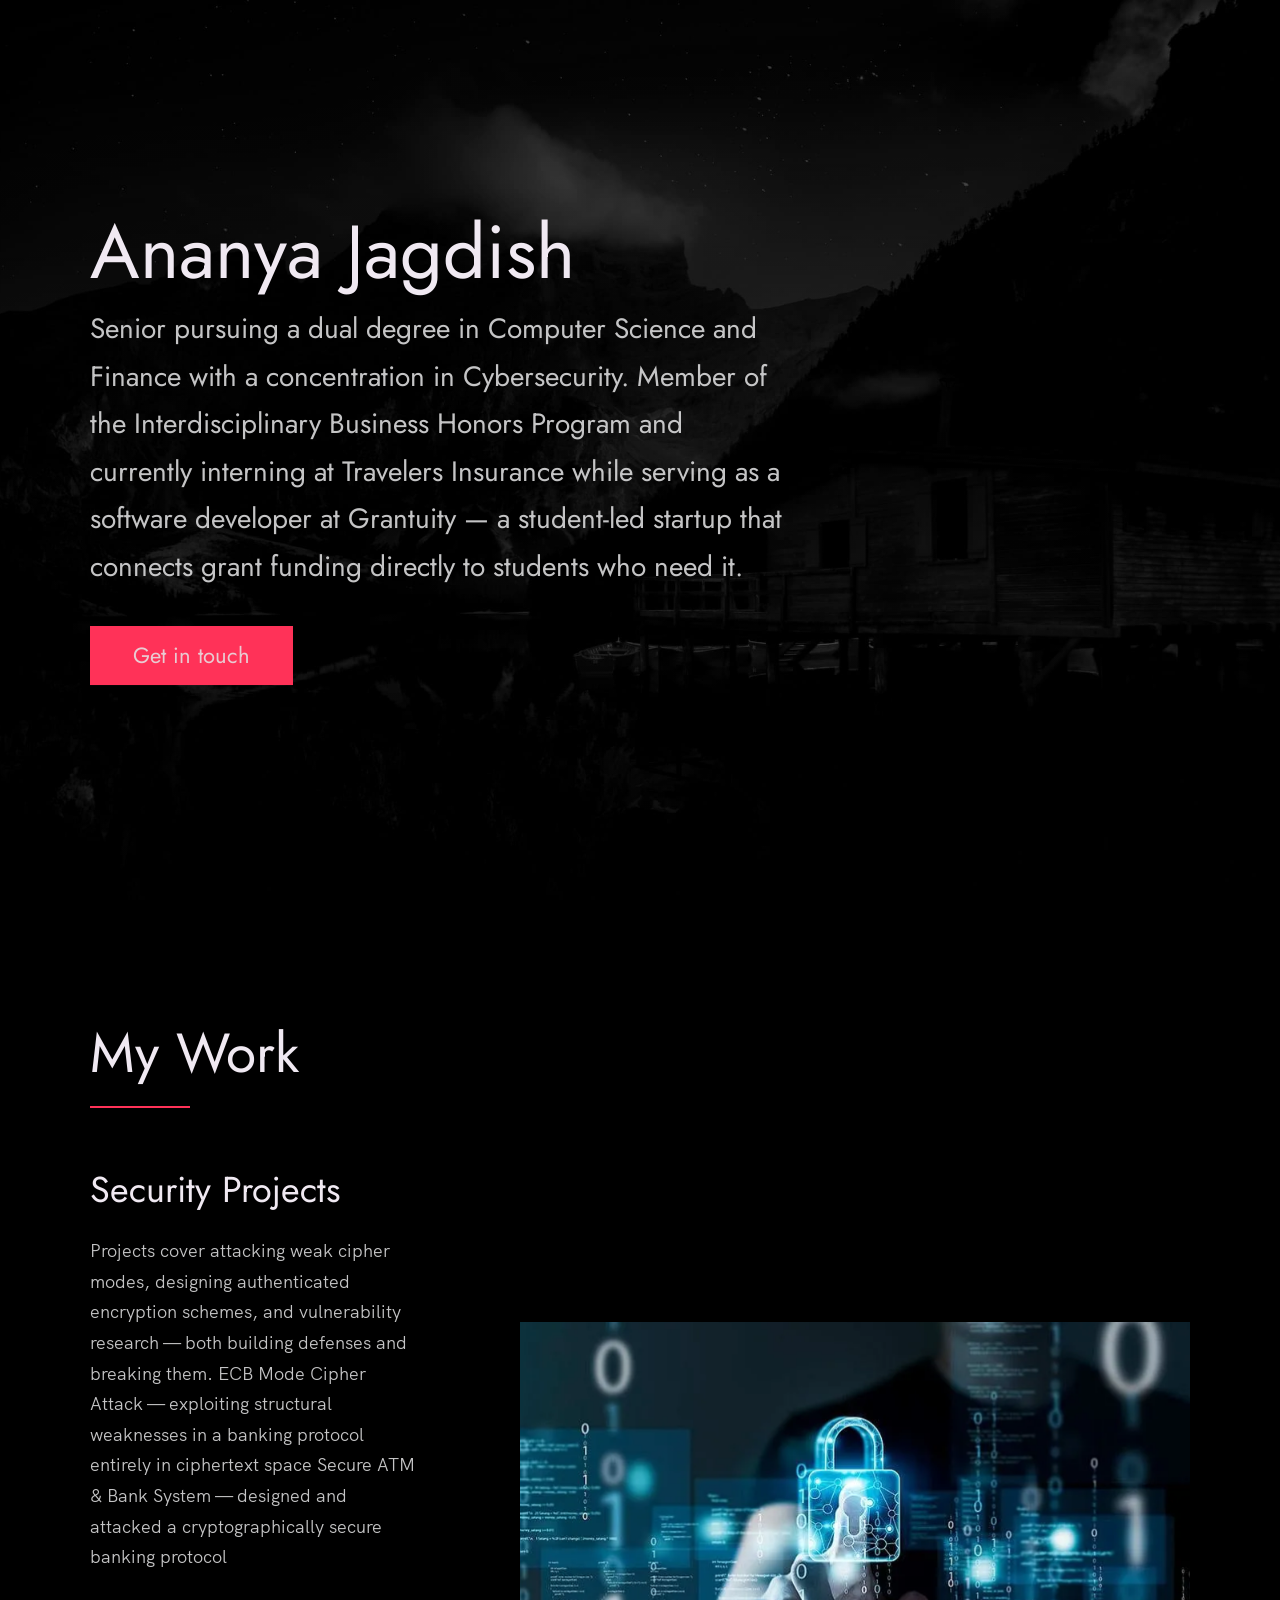
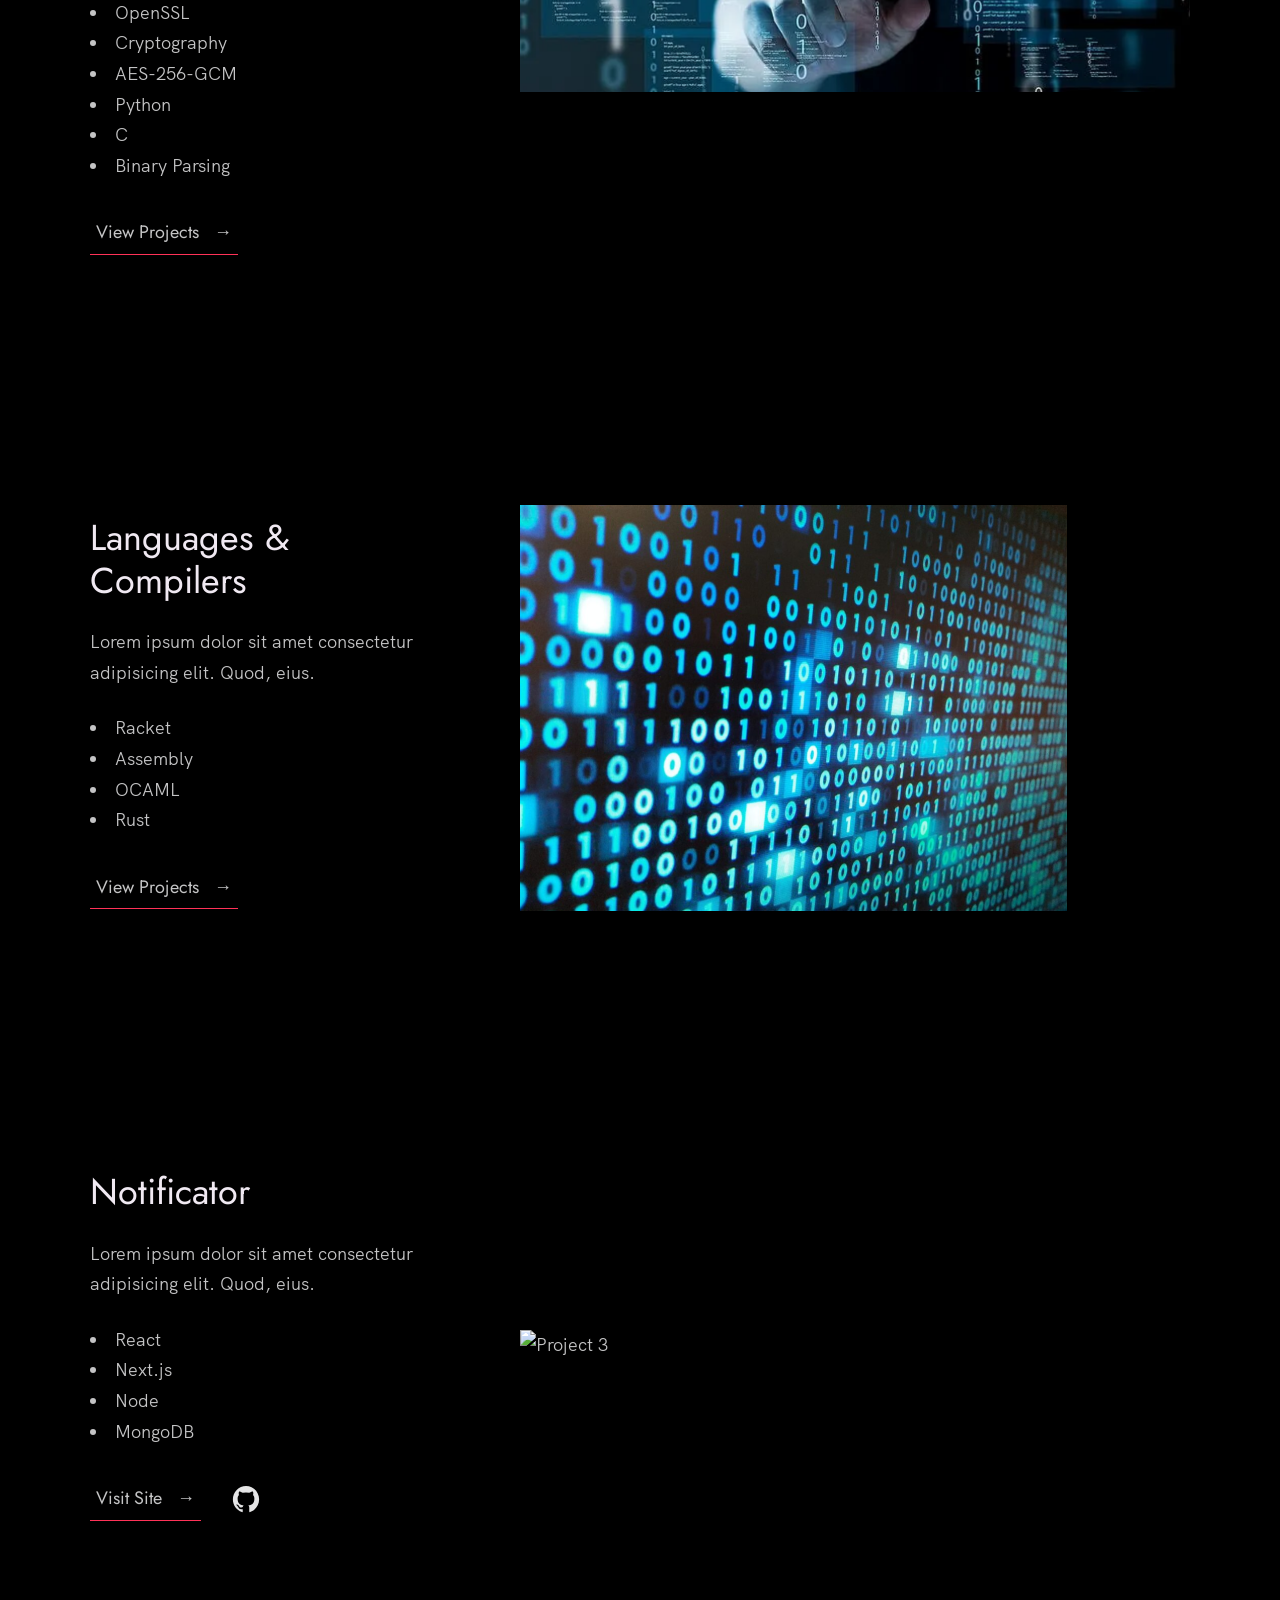
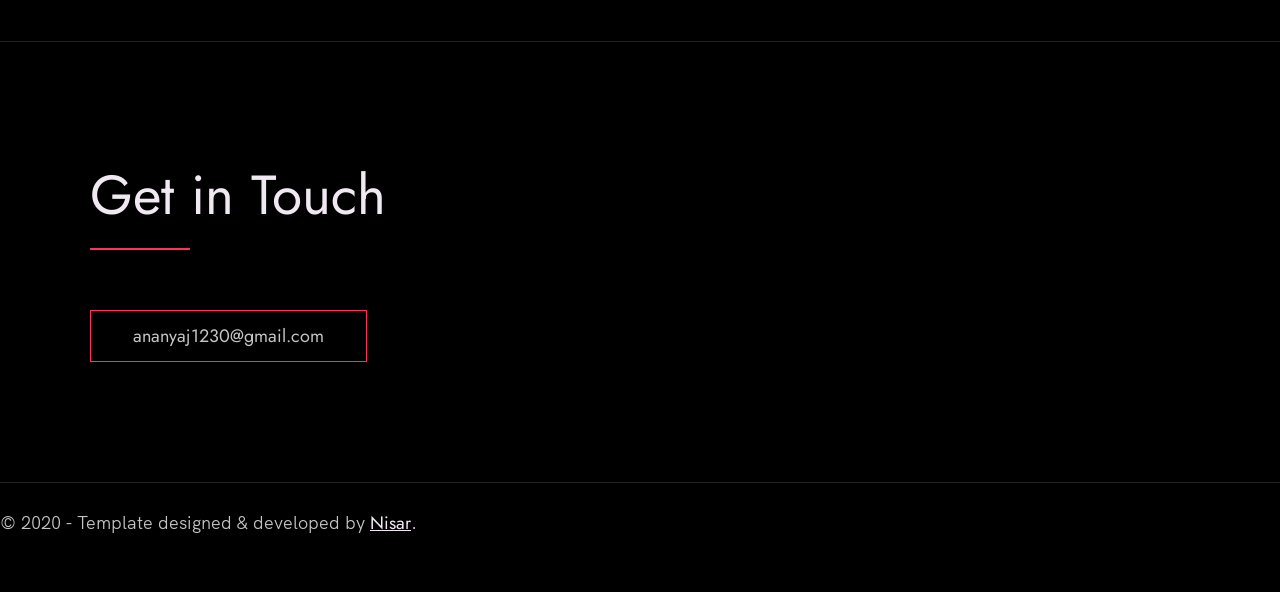
==== index.html @ 7f66d709 "mm4" ====
<!-- 
  Hello 😊.

  This template is designed and developed by Nisar Hassan Naqvi
  for anyone to use for free or customize the way they like.

  Github Repo: https://github.com/nisarhassan12/portfolio-template/
  My Website: https://nisar.dev

  For business & inquires, contact me => syednisarhassan12@gmail.com
-->

<!--
  Follow the instructions written in comments to create your stunning portfolio
-->

<!DOCTYPE html>
<html lang="en">

<head>
  <meta charset="UTF-8" />
  <meta name="viewport" content="width=device-width, initial-scale=1.0" />
  <link rel="shortcut icon" type="image/png" href="./images/favicon.png" />

  <!-- Put your site title here -->
  <title>
    Ananya Jagdish | Gradutation: Spring 2027
  </title>

  <meta name="description" content="Add small description of yourslef.">
  <!-- Add some coding keywords below, Ex: (React, CSS etc) -->
  <meta name="keywords" content="Ananya Jagdish ,  Rust, TypeScript/JavaScript, Python, Java, C, C++, OCaml, HTML, CSS,React.js, Node.js,
   Django, Django REST, Mongoose, Ajax,Docker, Kubernetes, CI/CD (Jenkins), Terraform, Ansible, AWS, Prometheus, Grafana,MySQL, 
   SQLite, MongoDB, Supabase, Git, Figma, VS Code, IntelliJ,TensorFlow, Pytesseract OCR" />
  <link rel="stylesheet" href="index.css" />
</head>

<body>

  <!-- ***** Header ***** -->

  <header class="header" role="banner" id="top">
    
    <div class="header__text-box row">
      <div class="header__text">
        <h1 class="heading-primary">
          <!-- Replace the following name with your name -->
          <span>Ananya Jagdish</span>
        </h1>
        <!-- Put a small paragraph about yourself -->
        <p>Senior pursuing a dual degree in Computer Science and Finance with a concentration in Cybersecurity. 
          Member of the Interdisciplinary Business Honors Program and currently interning at Travelers Insurance while 
           serving as a software developer at Grantuity — a student-led startup that connects grant funding directly to students who need it.
        </p>
        <a href="#contact" class="btn btn--pink">Get in touch</a>
      </div>
    </div>
  </header>

  <main role="main">

    <!-- ***** Work ***** -->

    <section class="work" id="work">
      <div class="row">
        <h2>My Work</h2>
        <div class="work__boxes">

          <!-- Each div with the work__box class is a project. -->

          <div class="work__box">
            <div class="work__text">
              <h3>Security Projects</h3>
              <p>
                Projects cover attacking weak cipher modes, designing authenticated encryption schemes, 
                and vulnerability research — both building defenses and breaking them.
                ECB Mode Cipher Attack — exploiting structural weaknesses in a banking protocol entirely in ciphertext space
                Secure ATM & Bank System — designed and attacked a cryptographically secure banking protocol
              </p>
              <ul class="work__list">
                <li>OpenSSL</li>
                <li>Cryptography</li>
                <li>AES-256-GCM</li>
                <li>Python</li>
                <li>C</li>
                <li>Binary Parsing</li>
              </ul>

              <div class="work__links">
                <a href="./security.html" class="link__text">
                  View Projects <span>&rarr;</span>
                </a>
              </div>
            </div>
              <div class="work__image-box">
                <img src="./images/security.png" class="work__image" alt="Project 1" />
              </div>
          </div>

          <div class="work__box">
            <div class="work__text">
              <h3>Languages & Compilers</h3>
              <p>
                Lorem ipsum dolor sit amet consectetur adipisicing elit. Quod,
                eius.
              </p>
              <ul class="work__list">
                <li>Racket</li>
                <li>Assembly</li>
                <li>OCAML</li>
                <li>Rust</li>
              </ul>

              <div class="work__links">
                <a href="./language.html" class="link__text">
                  View Projects <span>&rarr;</span>
                </a>
              </div>
            </div>
              <div class="work__image-box">
                <img src="./images/compiler.png" class="work__image" alt="Project 1" />
              </div>
          </div>

          <div class="work__box">
            <div class="work__text">
              <h3>Notificator</h3>
              <p>
                Lorem ipsum dolor sit amet consectetur adipisicing elit. Quod,
                eius.
              </p>
              <ul class="work__list">
                <li>React</li>
                <li>Next.js</li>
                <li>Node</li>
                <li>MongoDB</li>
              </ul>

              <div class="work__links">
                <a href="#" class="link__text">
                  Visit Site <span>&rarr;</span>
                </a>
                <a href="#">
                  <img src="./images/github.svg" class="work__code" title="View Source Code" alt="GitHub">
                </a>
              </div>
            </div>
            <div class="work__image-box">
              <img src="./images/project-3.png" class="work__image" alt="Project 3" />
            </div>
          </div>
        </div>
      </div>
    </section>

    
  
  </main>

  <!-- ***** Contact ***** -->

  <section class="contact" id="contact">
    <div class="row">
      <h2>Get in Touch</h2>
      <div class="contact__info">
        <!-- Replace the email with yours -->
        <a href="mailto:ananyaj1230@gmail.com" class="btn">ananyaj1230@gmail.com</a>
      </div>
    </div>
  </section>

      <!-- If you give me some credit by keeping the below paragraph, will be huge for me 😊 Thanks. -->
      <p>
        &copy; 2020 - Template designed & developed by <a href="https://nisar.dev" class="link">Nisar</a>.
      </p>
      <div class="footer__github-buttons">
        <iframe
          src="https://ghbtns.com/github-btn.html?user=nisarhassan12&repo=ananyajagdish-portfolio&type=watch&count=true"
          frameborder="0" scrolling="0" width="170" height="20" title="Watch Portfolio Template on GitHub">
        </iframe>
      </div>
    </div>
  </footer>

  <a href="#top" class="back-to-top" title="Back to Top">
    <img src="./images/arrow-up.svg" alt="Back to Top" class="back-to-top__image"/>
  </a>
  <script src="./index.js"></script>
</body>

</html>
---- index.css ----
/* --------------------------------------- */
/* ----- Basic Setup ----- */
/* --------------------------------------- */

@font-face {
    font-family: 'Hk Grotesk';
    font-style: normal;
    font-weight: 400;
    src: url('./fonts/HKGrotesk-Regular.woff') format('woff');
}

@font-face {
    font-family: 'Jost';
    font-style: normal;
    font-weight: 400;
    src: url('./fonts/Jost-Regular.ttf') format('woff');
}

* {
    margin: 0;
    padding: 0;
    box-sizing: inherit;
}

:root {
    --font-size-small: 1.8rem;
    --font-size-normal: 2.2rem;
    --font-size-medium: 2.8rem;
    --font-size-medium-1: 3.6rem;
    --font-size-large: 5.5rem;
    --font-size-huge: 7.5rem;
    --font-stack: 'Hk Grotesk', sans-serif;

    --line-height-normal: 1.7;
    --line-height-small: 1.2;

    --black: #000;
    --pink: #ff3258;
    --white: #f0e9f2;
    --white-1: #e5e5e6da;


    --container-max-width: 1180px;
    --container-normal-width: 800px;
    --container-medium-width: 700px; 
    --container-small-width: 500px;

    --gutter-huge: 12rem;
    --gutter-medium: 6rem;
    --gutter-normal: 3rem;
    --gutter-small-1: 2.5rem;
    --gutter-small: 2rem;

    --border-light: 1px solid rgb(36, 35, 35);
}

html {
    font-size: 62.5%; /* (16/10)*100 = 62.5% => 1rem = 10px */
    box-sizing: border-box;
    scroll-behavior: smooth;
}

@media(max-width: 1000px) {
    html {
        font-size: 52%;
    }
}

body {
    font-size: var(--font-size-small);
    font-family: var(--font-stack);
    font-weight: 400;
    color: var(--white-1);
    line-height: var(--line-height-normal);
    background: var(--black);
    overflow-x: hidden;
}

.row {
    max-width: var(--container-max-width);
    margin: 0 auto;
}

@media(max-width: 1340px) {
    .row {
        max-width: 1100px;
    }
}

@media(max-width: 1240px) {
    .row {
        padding: 0 var(--gutter-medium);
    }
}

@media(max-width: 600px) {
    .row {
        padding: 0 var(--gutter-normal);
    }
}

@media(max-width: 600px) {
    .row {
        padding: 0 var(--gutter-small);
    }
}

section {
    padding: var(--gutter-huge) 0;
    border-bottom: var(--border-light);
}

img {
    object-fit: contain;
    max-width: 100%;
}

/* --------------------------------------- */
/* ----- Headlines and Paragraphs ----- */
/* --------------------------------------- */

h1,
h2,
h3 {
    font-family: 'Jost', sans-serif;
    font-weight: 400;
    line-height: var(--line-height-small);
    color: var(--white);
}

.heading-primary {
    line-height: 1;
    font-size: var(--font-size-huge);
    font-weight: 400;
}

@media(max-width: 900px) {
    .heading-primary {
        font-size: 6.5rem;
    }
}

h2 {
    font-size: var(--font-size-large);
    margin-bottom: var(--gutter-medium);
}

h2::after {
    content: '';
    display: block;
    height: 2px;
    width: 10rem;
    background: var(--pink);
    margin: var(--gutter-small) 0;
}

h3 {
    font-size: var(--font-size-medium-1);
    margin-bottom: var(--gutter-small);
}

@media(max-width: 500px) {
    .heading-primary {
        font-size: var(--font-size-large);
    }

    h2 {
        font-size: var(--font-size-medium-1);
    }

    h3 {
        font-size: var(--font-size-medium);
    }
}

p {
    margin: var(--gutter-small-1) 0;
}

@media(max-width: 900px) {
    p { 
        max-width: var(--container-small-width);
    }
}

/* --------------------------------------- */
/* ----- Buttons and Links ----- */
/* --------------------------------------- */

a {
    color: var(--white);
    font-weight: 400;
    font-family: 'Jost', sans-serif;
    transition: all .2s;
    outline: 2px solid transparent;
}

::-moz-focus-inner {
    border: 0;
}

button:focus,
a:focus {
    outline: 2px solid var(--pink);
}

body:not(.user-is-tabbing) button:focus,
body:not(.user-is-tabbing) a:focus {
    outline: none;
}

.link:hover {
    color: var(--pink);
}

.btn {
    position: relative;
    display: inline-block;
    padding: 1rem 4.2rem;
    text-decoration: none;
    color: inherit;
    border: 1px solid  var(--pink);
    font-weight: 400;
}

.btn:focus {
    outline: none;
}

.btn::after {
    content: '';
    display: block;
    position: absolute;
    top: 0;
    left: 0;
    right: 100%;
    background: var(--white);
    height: 100%;
    z-index: -1;
    transition: all 0.2s cubic-bezier(1, 0.68, 0.16, 0.9);
}

.btn:hover::after,
.btn:focus::after {
    right: 0;
    background: var(--pink);
}

.btn--pink {
    background: var(--pink);
    transition: all 0.2s;
}

.btn--pink::after {
    display: none;
}

.btn--pink:hover,
.btn--pink:focus {
    background: transparent;
}

.link__text {
    position: relative;
    display: inline-block;
    padding: .6rem;
    color: inherit;
    text-decoration: none;
    border-bottom: 1px solid var(--pink);
}

.link__text::after {
    content: '';
    display: block;
    position: absolute;
    top: 0;
    left: 0;
    right: 100%;
    background: var(--white);
    height: 100%;
    z-index: -1;
    transition: all 0.2s cubic-bezier(1, 0.68, 0.16, 0.9);
}

.link__text:focus {
    outline: none;
}

.link__text:hover::after,
.link__text:focus:after {
    right: 0;
    background: var(--pink);
}

.link__text span {
    padding-left: 1rem;
    font-family: sans-serif;
}

/* ----- Back to Top ----- */

.back-to-top {
    position: fixed;
    bottom: 4rem;
    right: 4rem;
    display: flex;
    justify-content: center;
    align-items: center;
    height: 5.5rem;
    width: 5.5rem;
    background-color: var(--pink);
    border-radius: 50%;
    z-index: 10;
    visibility: hidden;
    transition: all .4s;
}

.back-to-top__image {
    height: 70%;
}

@media(max-width: 900px) {
    .back-to-top {
        right: 2rem;
    }
}

@media(max-width: 500px) {
    .back-to-top {
        right: 1rem;
    }
}

/* --------------------------------------- */
/* ----- Navigation ----- */
/* --------------------------------------- */

.nav {
    display: flex;
    justify-content: flex-end;
    padding: var(--gutter-normal) 0;
}

.nav__items {
    display: flex;
    list-style: none;
}

.nav__item:not(:last-child) {
    margin-right: var(--gutter-medium);
}

@media(max-width: 500px) {
    .nav {
        justify-content: center;
    }
}

@media(max-width: 400px) {
    .nav__item:not(:last-child) {
        margin-right: var(--gutter-normal);
    }
}

@media(max-width: 300px) {
    .nav {
        font-size: var(--font-size-small);
    }
}

.nav__link {
    position: relative;
    display: inline-block;
    padding: 1rem 0;
    text-decoration: none;
    color: inherit;
    transition: all .2s;
}

.nav__link::after {
    content: '';
    position: absolute;
    bottom: 0;
    left: 0;
    right: 100%;
    display: inline-block;
    height: 1rem;
    background: var(--white);
    transition: all 0.25s cubic-bezier(1, 0.68, 0.16, 0.9);
}

.nav__link:hover {
    color: var(--pink);
}

.nav__link:hover::after {
    right: 0;
    height: 2px;
    background: var(--pink);
}

/* --------------------------------------- */
/* ----- Header ----- */
/* --------------------------------------- */

.header {
    background: linear-gradient(rgba(0,0,0, .1), rgba(0,0,0, .4)), 
        url('./images/header.jpg');
    height: 100vh;
    background-size: cover;
    background-position: center;
    background-attachment: fixed;
    font-size: var(--font-size-normal);
}

.header__text {
    position: absolute;
    top: 50%;
    transform: translateY(-50%);
}

.header__text p {
    margin: 1.5rem 0 3.5rem;
    max-width: var(--container-medium-width);
    font-family: 'Jost', sans-serif;
    font-size: var(--font-size-medium);
}

@media(max-width: 500px) {
    .header {
        text-align: center;
    }

    .header__text p {
        transform: scale(.8);
    }
}

/* --------------------------------------- */
/* ----- Work ----- */
/* --------------------------------------- */

.work__box {
    display: flex;
    align-items: center;
}

@media(max-width: 900px) {
    .work__box {
        align-items: initial;
        flex-direction: column-reverse;
    }
}

.work__box:not(:last-child) {
    margin-bottom: 25rem;
}

@media(max-width: 500px) {
    .work__box:not(:last-child) {
        margin-bottom: 20rem;
    }
}

.work__links {
    display: flex;
    align-items: center;
}

.work__text {
    flex: 0 0 30%;
}

.work__text2 {
    flex: 0 0 80%;
}

.work__text2 p {
    max-width: 100%;
}

.work__list {
    /* list-style-type: square; */
    list-style-position: inside;
    margin-bottom: var(--gutter-normal);
}

.work__code {
    display: block;
    height: 3rem;
    margin-left: var(--gutter-normal);
    transition: all .3s;
}

.work__code:hover {
    transform: scale(1.2);
}

.work__image-box {
    margin-bottom: var(--gutter-normal);
}

@media(min-width: 901px) {
    .work__image-box {
        flex: 1;
        margin: 0 0 0 10rem;
    }
}

@media(max-width: 900px) {
    .work__code {
        height: 4rem;
    }
}

/* --------------------------------------- */
/* ----- Clients ----- */
/* --------------------------------------- */

.client__logos {
    display: flex;
    justify-content: space-between;
    filter: invert(100%) grayscale(100%) opacity(.8);
}

.client__logo {
    height: 6.5rem;
    max-width: 18rem;
}

@media(max-width: 1240px) {
    .client__logos {
        overflow-x: scroll;
        padding: var(--gutter-normal);
    }

    .client__logo:not(:last-of-type) {
        margin-right: var(--gutter-medium);
    }
}

/* --------------------------------------- */
/* ----- About ----- */
/* --------------------------------------- */

.about__content {
    display: flex;
    flex-direction: row-reverse;
    align-items: center;
}

@media(max-width: 900px) {
    .about__content {
        flex-direction: column-reverse;
        align-items: initial;
    }
}

.about__photo-container {
    margin-bottom: var(--gutter-normal);
}

@media(min-width: 901px) {
    .about__text {
        flex: 0 0 35%;
    }
    
    .about__photo-container {
        flex: 1;
        margin: 0 var(--gutter-huge) 0 0;
    }
}

/* --------------------------------------- */
/* ----- Contact ----- */
/* --------------------------------------- */

.contact__info {
    max-width: var(--container-medium-width);
}

/* --------------------------------------- */
/* ----- Footer ----- */
/* --------------------------------------- */

.footer {
    text-align: center;
    padding: var(--gutter-medium) 0 var(--gutter-normal);
}

.footer__social-links {
    display: flex;
    justify-content: center;
    padding: var(--gutter-normal) 0;
    list-style: none;
}

.footer__social-link-item:not(:last-of-type) {
    margin-right: var(--gutter-small);
}

.footer__social-image {
    height: 4rem;
}

.footer__github-buttons {
    display: flex;
    justify-content: center;
}

.footer__github-buttons iframe {
    height: 2.5rem;
    width: 84px;
    transform: translateY(3px);
}

@media(max-width: 500px) {
    .footer {
        padding: var(--gutter-medium) 0;
    } 
}
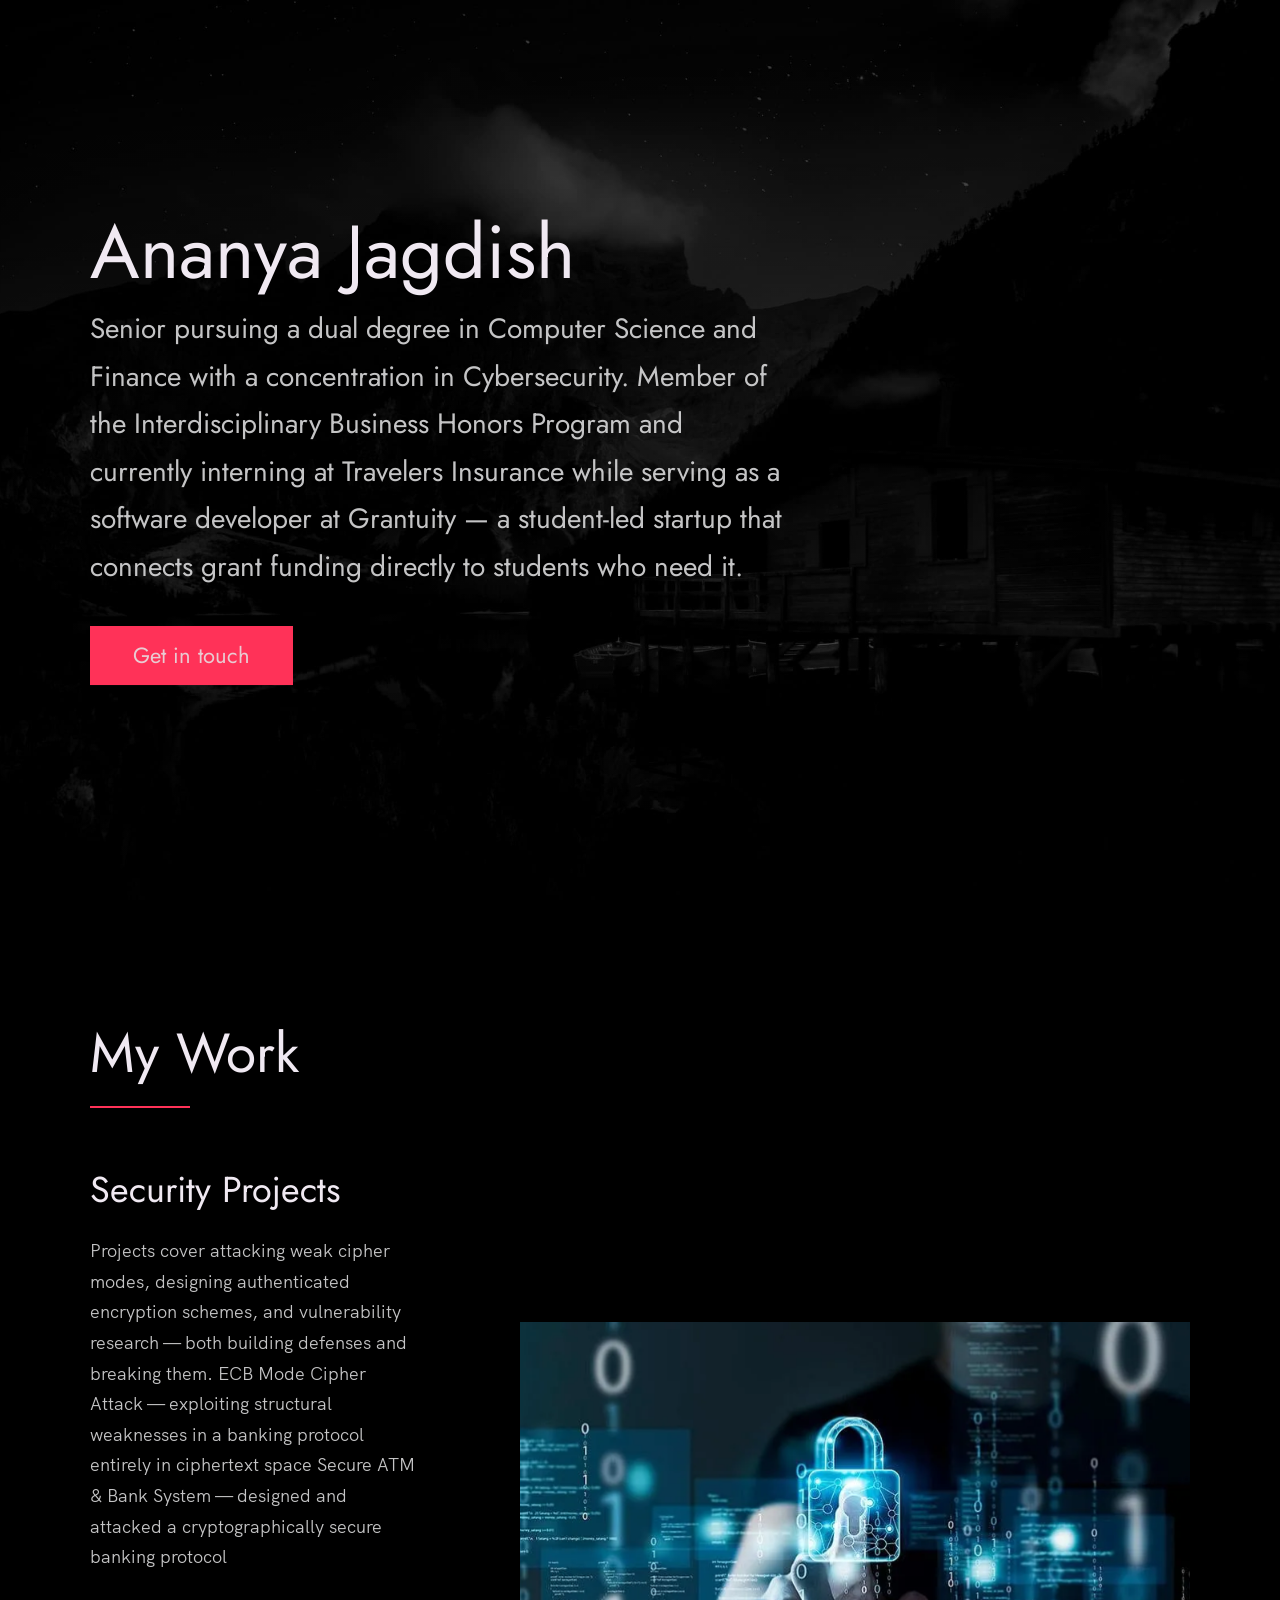
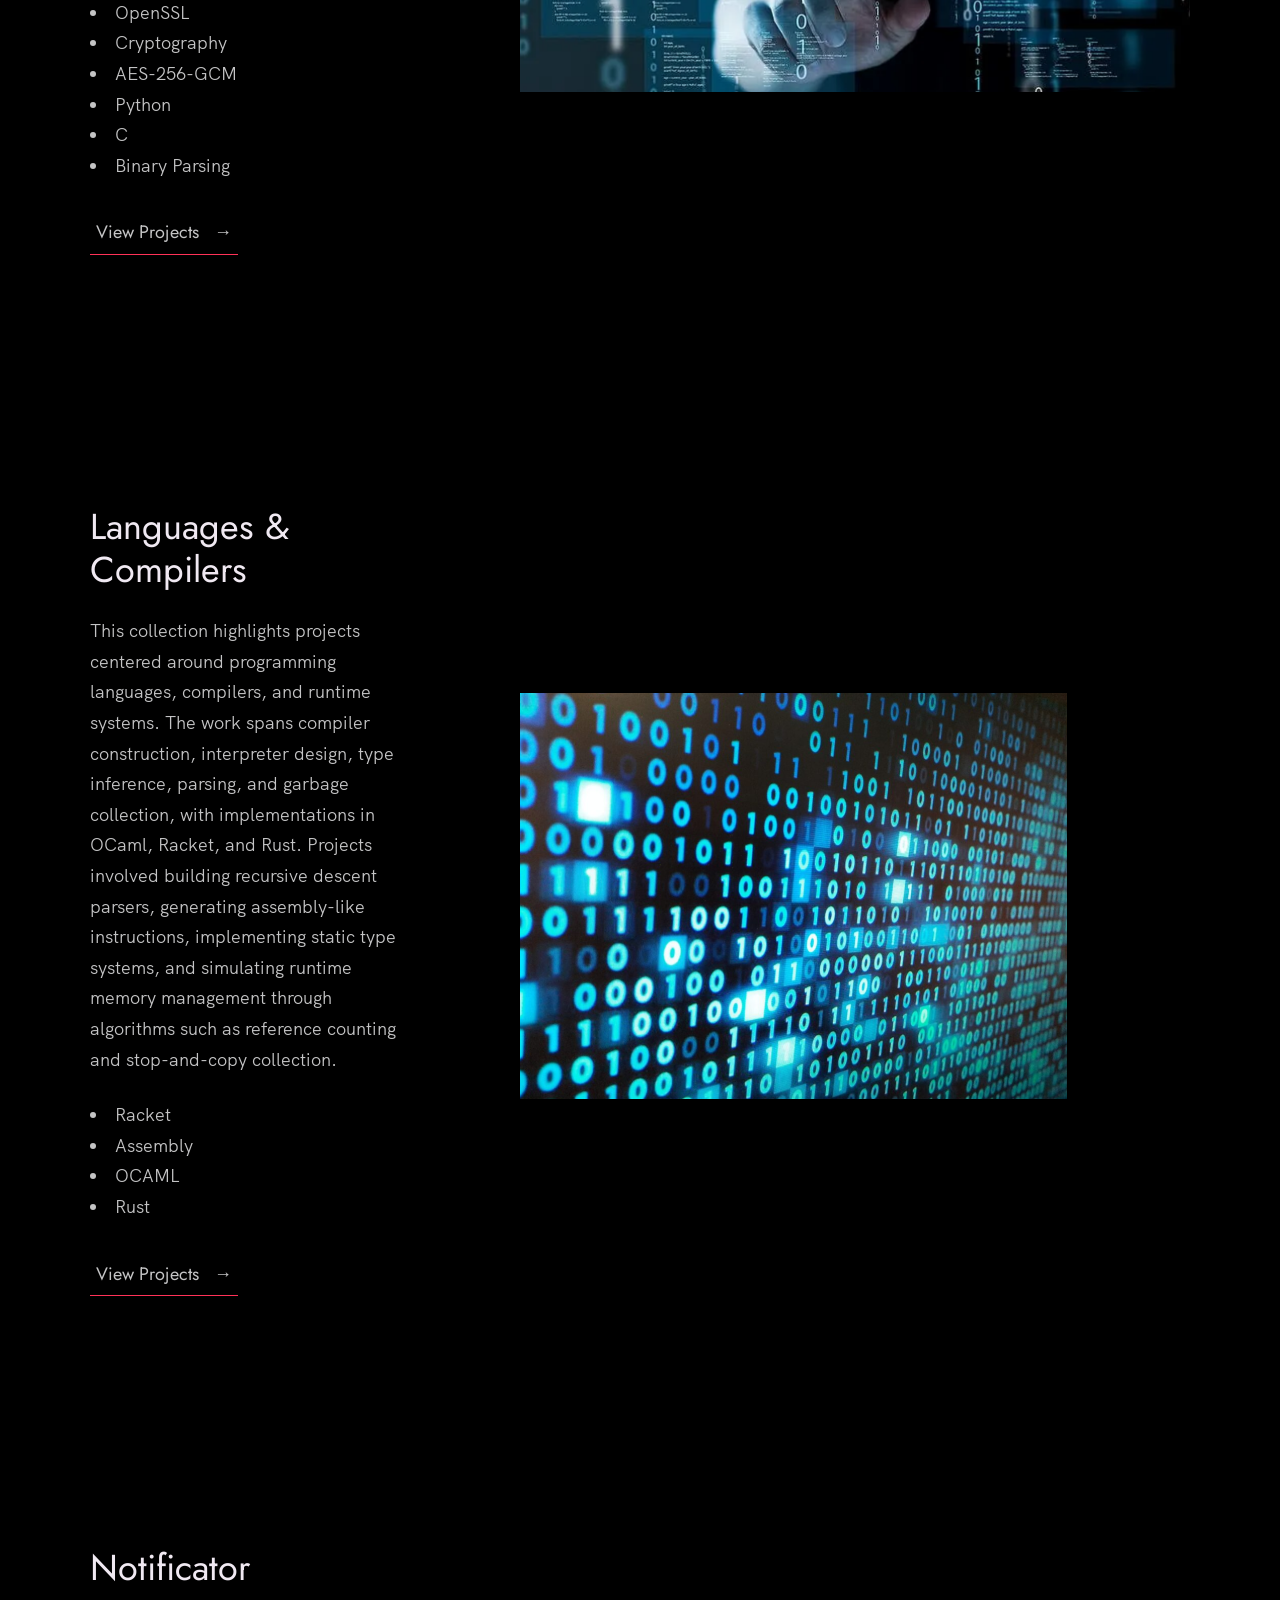
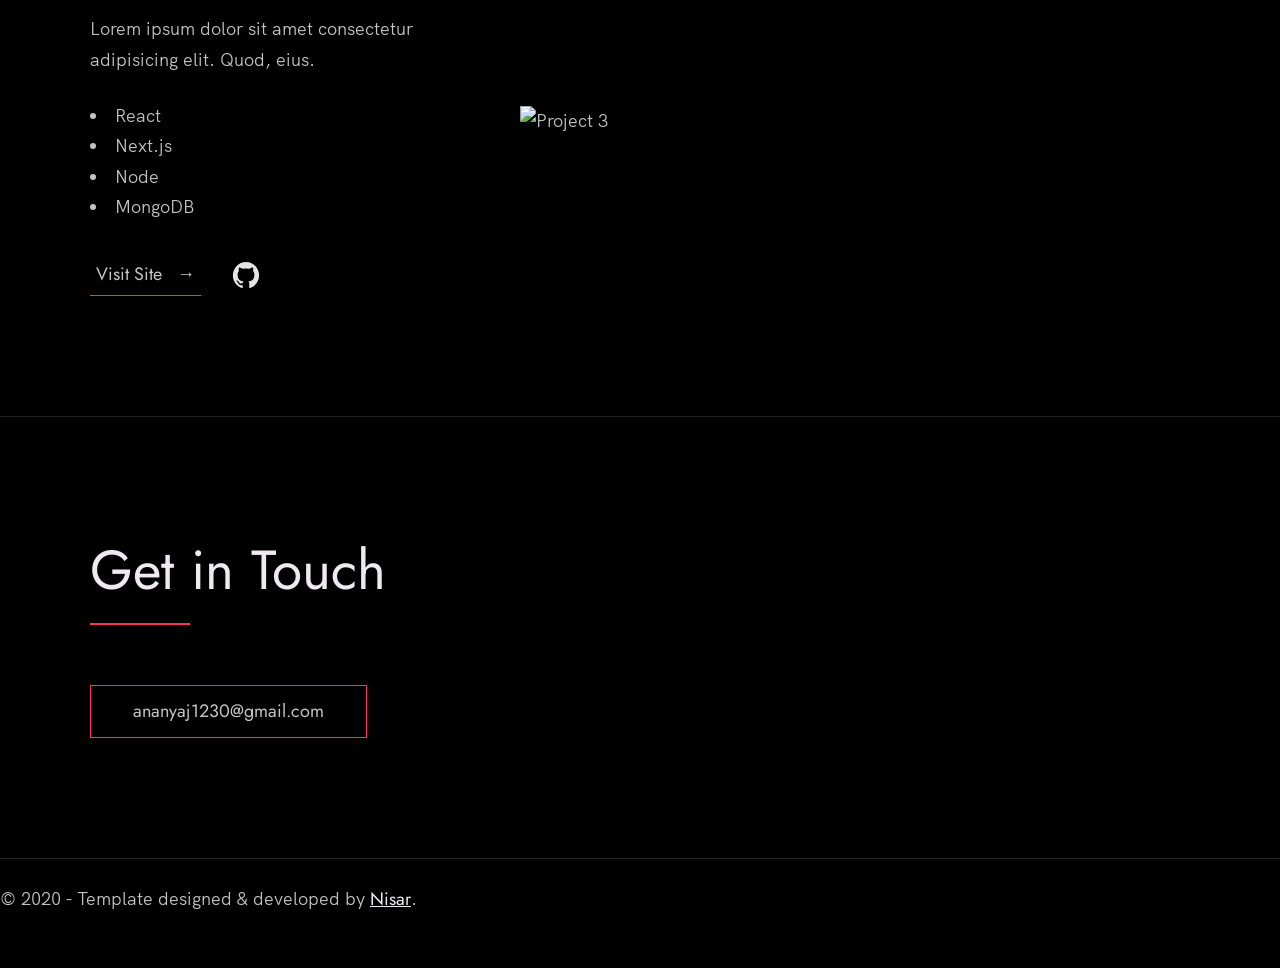
==== commit bae2a58b: "mm4" ====
--- a/index.html
+++ b/index.html
@@ -101,8 +101,11 @@
             <div class="work__text">
               <h3>Languages & Compilers</h3>
               <p>
-                Lorem ipsum dolor sit amet consectetur adipisicing elit. Quod,
-                eius.
+                This collection highlights projects centered around programming languages, compilers, and runtime systems. 
+                The work spans compiler construction, interpreter design, type inference, parsing, and garbage collection, 
+                with implementations in OCaml, Racket, and Rust. Projects involved building recursive descent parsers, generating 
+                assembly-like instructions, implementing static type systems, and simulating runtime memory management through 
+                algorithms such as reference counting and stop-and-copy collection.
               </p>
               <ul class="work__list">
                 <li>Racket</li>
@@ -118,7 +121,7 @@
               </div>
             </div>
               <div class="work__image-box">
-                <img src="./images/compiler.png" class="work__image" alt="Project 1" />
+                <img src="./images/compiler.png" class="work__image" alt="Project 2" />
               </div>
           </div>
 
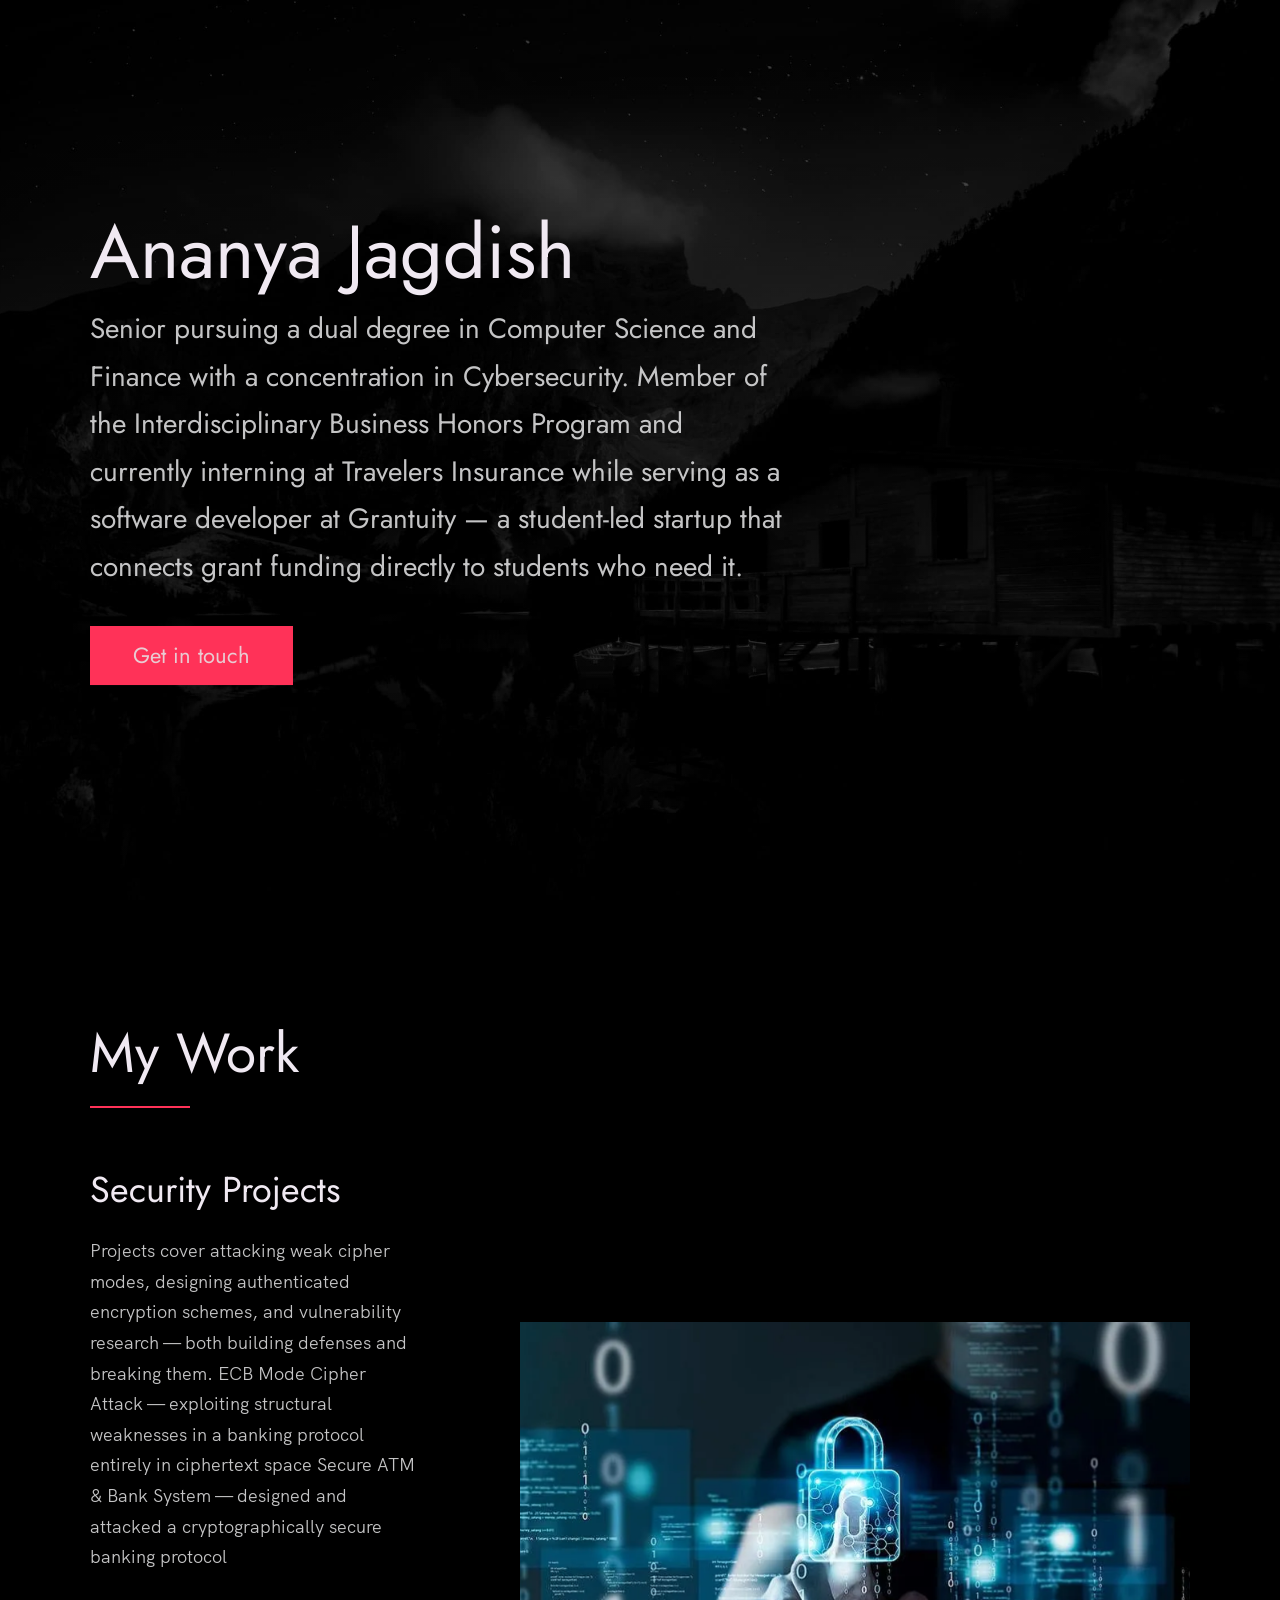
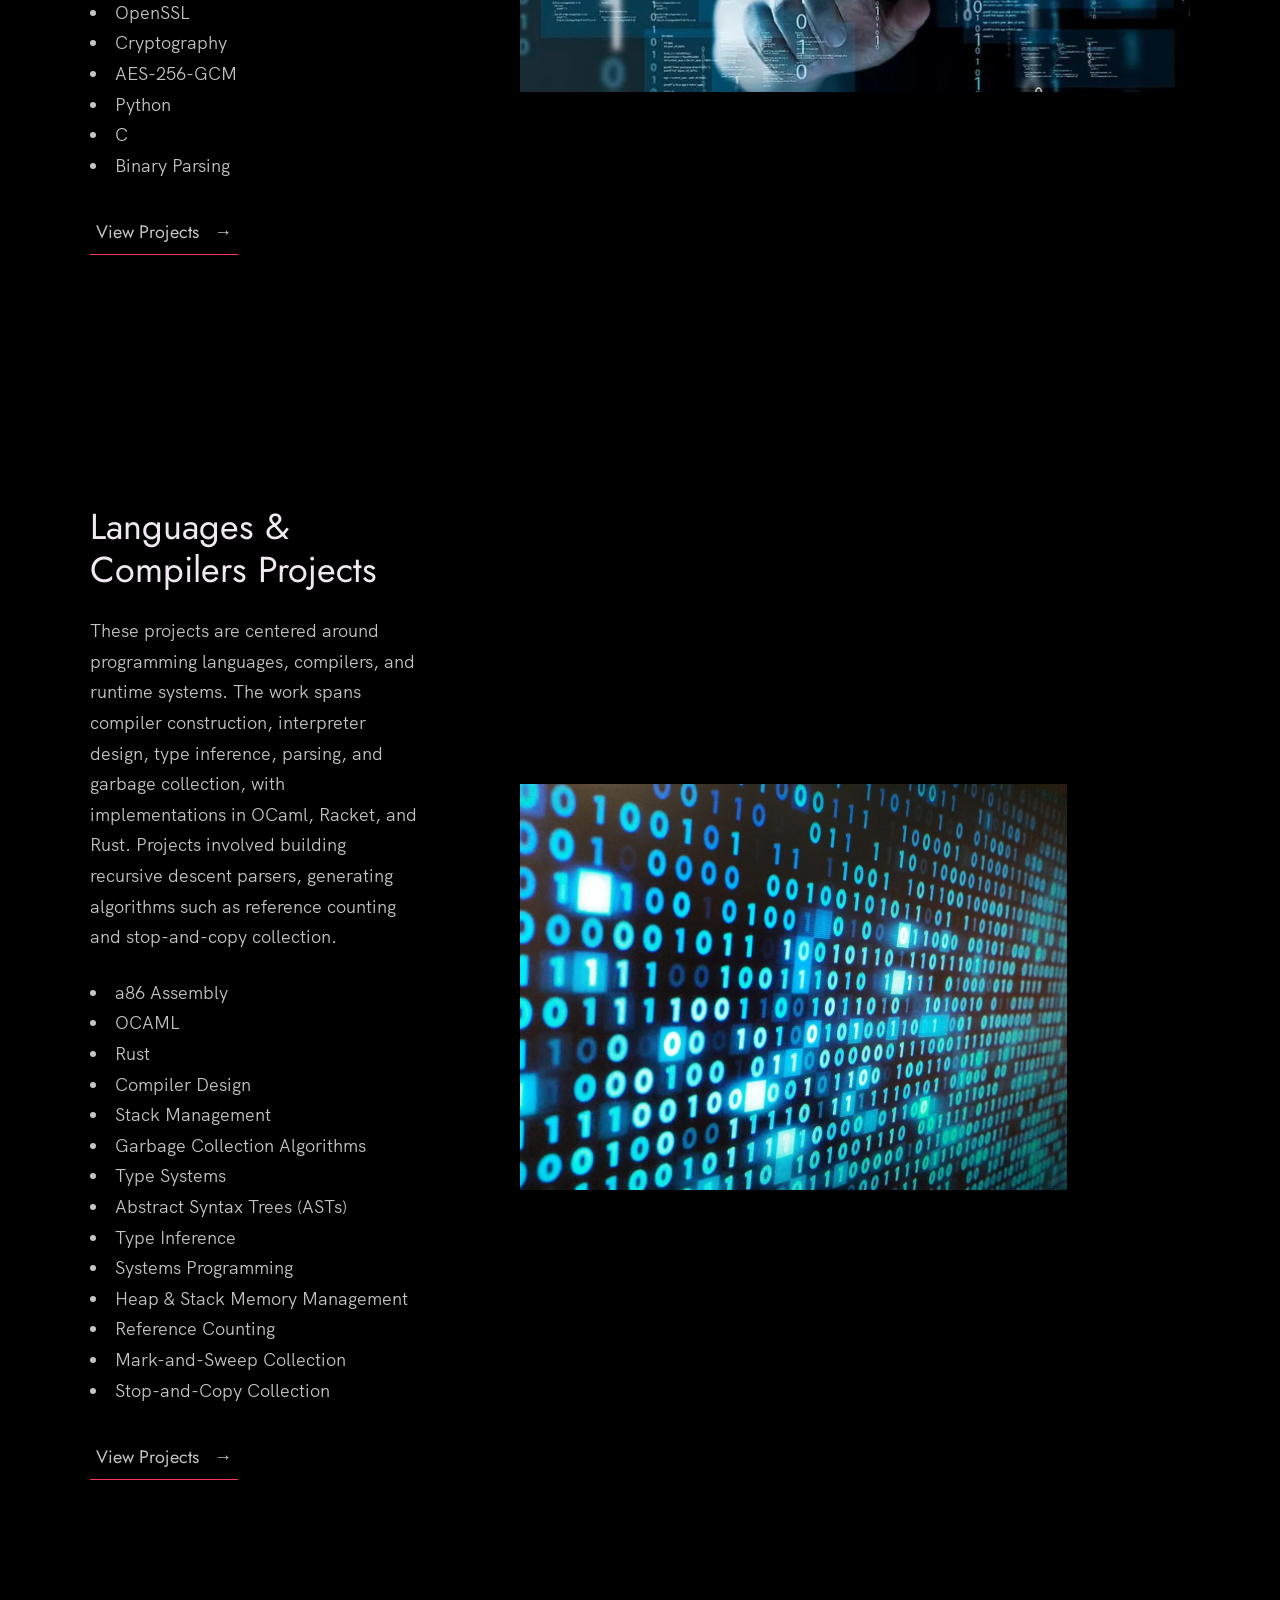
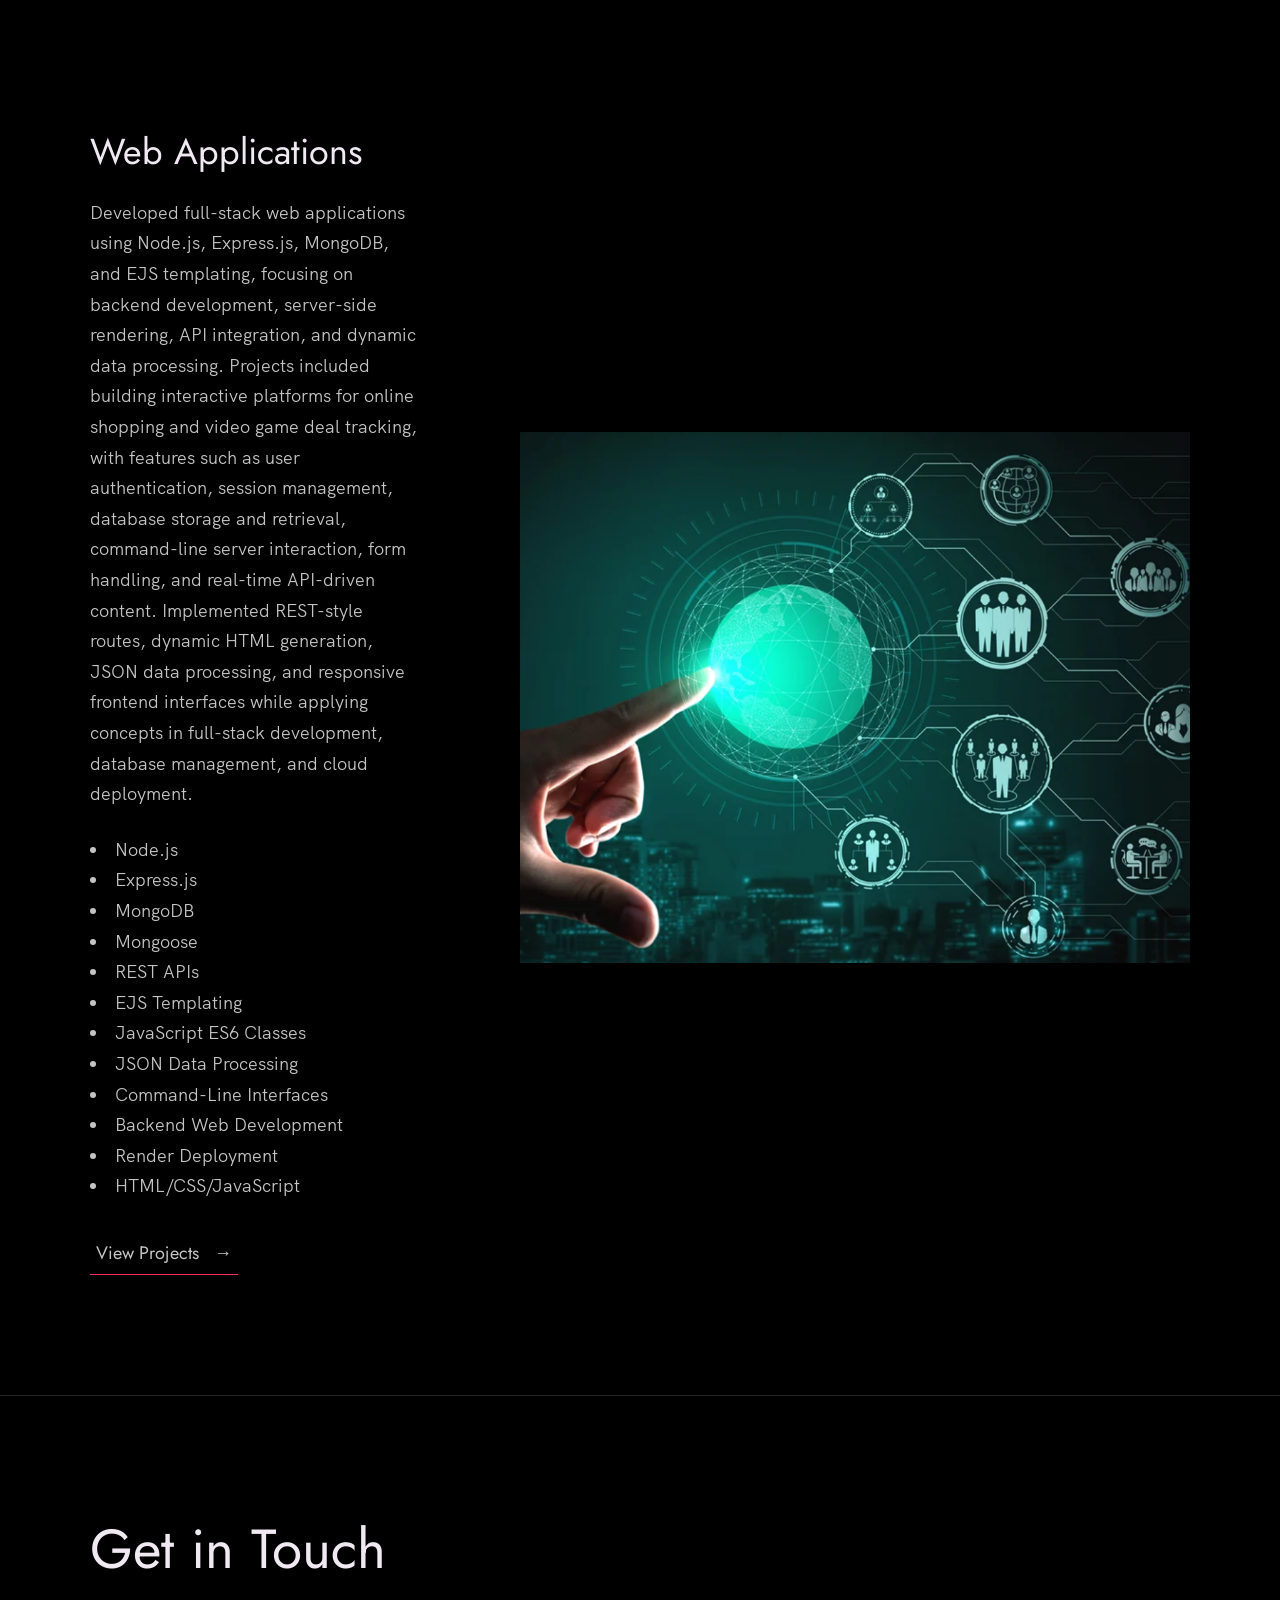
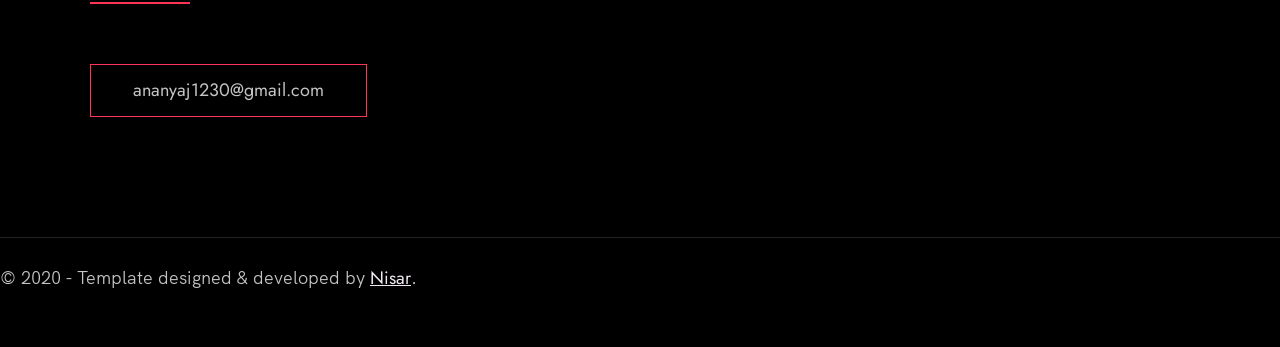
==== commit 9c5cb046: "mm4" ====
--- a/index.html
+++ b/index.html
@@ -99,19 +99,28 @@
 
           <div class="work__box">
             <div class="work__text">
-              <h3>Languages & Compilers</h3>
+              <h3>Languages & Compilers Projects</h3>
               <p>
-                This collection highlights projects centered around programming languages, compilers, and runtime systems. 
+                These projects are centered around programming languages, compilers, and runtime systems. 
                 The work spans compiler construction, interpreter design, type inference, parsing, and garbage collection, 
                 with implementations in OCaml, Racket, and Rust. Projects involved building recursive descent parsers, generating 
-                assembly-like instructions, implementing static type systems, and simulating runtime memory management through 
                 algorithms such as reference counting and stop-and-copy collection.
               </p>
               <ul class="work__list">
-                <li>Racket</li>
-                <li>Assembly</li>
+                <li>a86 Assembly</li>
                 <li>OCAML</li>
                 <li>Rust</li>
+                <li>Compiler Design</li>
+                <li>Stack Management</li>
+                <li>Garbage Collection Algorithms</li>
+                <li>Type Systems</li>
+                <li>Abstract Syntax Trees (ASTs)</li>
+                <li>Type Inference</li>
+                <li>Systems Programming</li>
+                <li>Heap & Stack Memory Management</li>
+                <li>Reference Counting</li>
+                <li>Mark-and-Sweep Collection</li>
+                <li>Stop-and-Copy Collection</li>
               </ul>
 
               <div class="work__links">
@@ -127,33 +136,41 @@
 
           <div class="work__box">
             <div class="work__text">
-              <h3>Notificator</h3>
+              <h3>Web Applications</h3>
               <p>
-                Lorem ipsum dolor sit amet consectetur adipisicing elit. Quod,
-                eius.
+                Developed full-stack web applications using Node.js, Express.js, MongoDB, and EJS templating, focusing on backend development, 
+                server-side rendering, API integration, and dynamic data processing. Projects included building interactive platforms for
+                 online shopping and video game deal tracking, with features such as user authentication, session management, database storage 
+                 and retrieval, command-line server interaction, form handling, and real-time API-driven content. Implemented REST-style routes,
+                  dynamic HTML generation, JSON data processing, and responsive frontend interfaces while applying concepts in full-stack 
+                  development, database management, and cloud deployment.
               </p>
               <ul class="work__list">
-                <li>React</li>
-                <li>Next.js</li>
-                <li>Node</li>
+                <li>Node.js</li>
+                <li>Express.js</li>
                 <li>MongoDB</li>
+                <li>Mongoose</li>
+                <li>REST APIs</li>
+                <li>EJS Templating</li>
+                <li>JavaScript ES6 Classes</li>
+                <li>JSON Data Processing</li>
+                <li>Command-Line Interfaces</li>
+                <li>Backend Web Development</li>
+                <li>Render Deployment</li>
+                <li>HTML/CSS/JavaScript</li>
+
               </ul>
 
               <div class="work__links">
-                <a href="#" class="link__text">
-                  Visit Site <span>&rarr;</span>
+                <a href="./language.html" class="link__text">
+                  View Projects <span>&rarr;</span>
                 </a>
-                <a href="#">
-                  <img src="./images/github.svg" class="work__code" title="View Source Code" alt="GitHub">
-                </a>
               </div>
             </div>
-            <div class="work__image-box">
-              <img src="./images/project-3.png" class="work__image" alt="Project 3" />
-            </div>
+              <div class="work__image-box">
+                <img src="./images/web.png" class="work__image" alt="Project 3" />
+              </div>
           </div>
-        </div>
-      </div>
     </section>
 
     
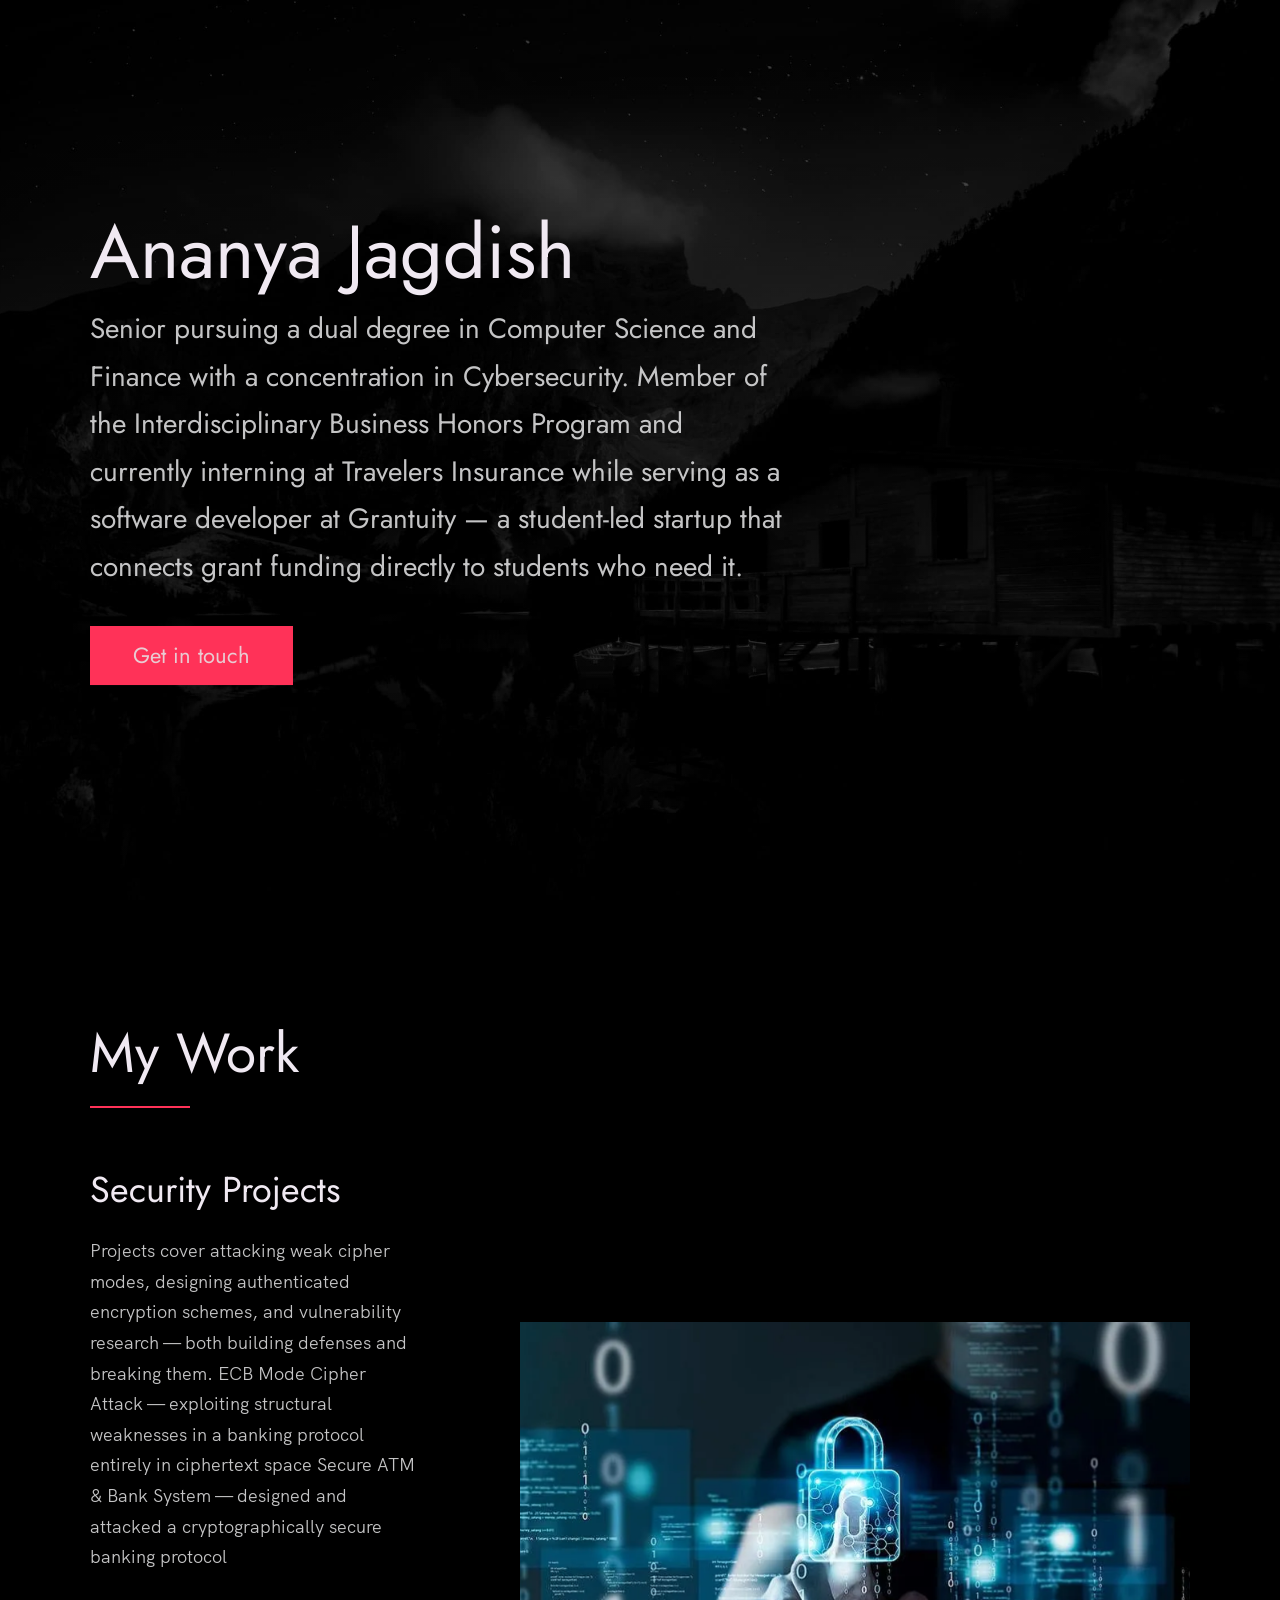
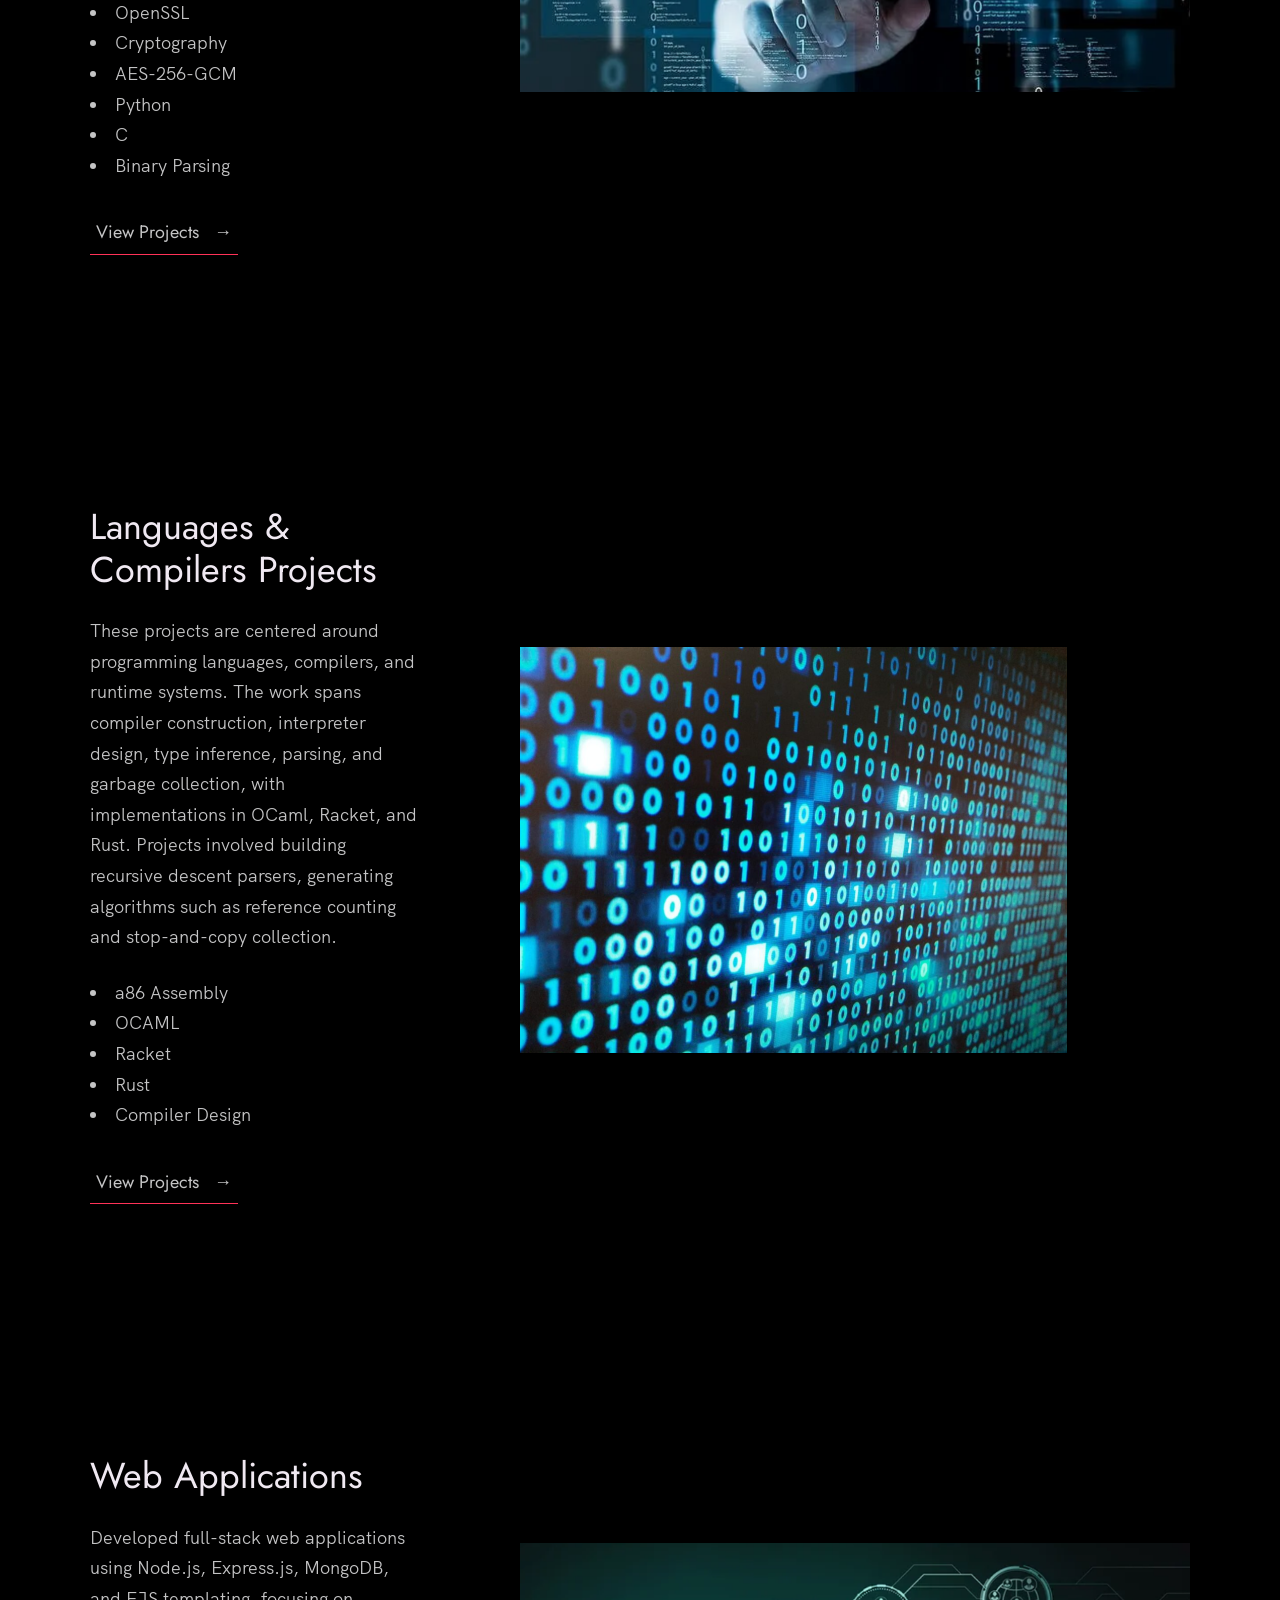
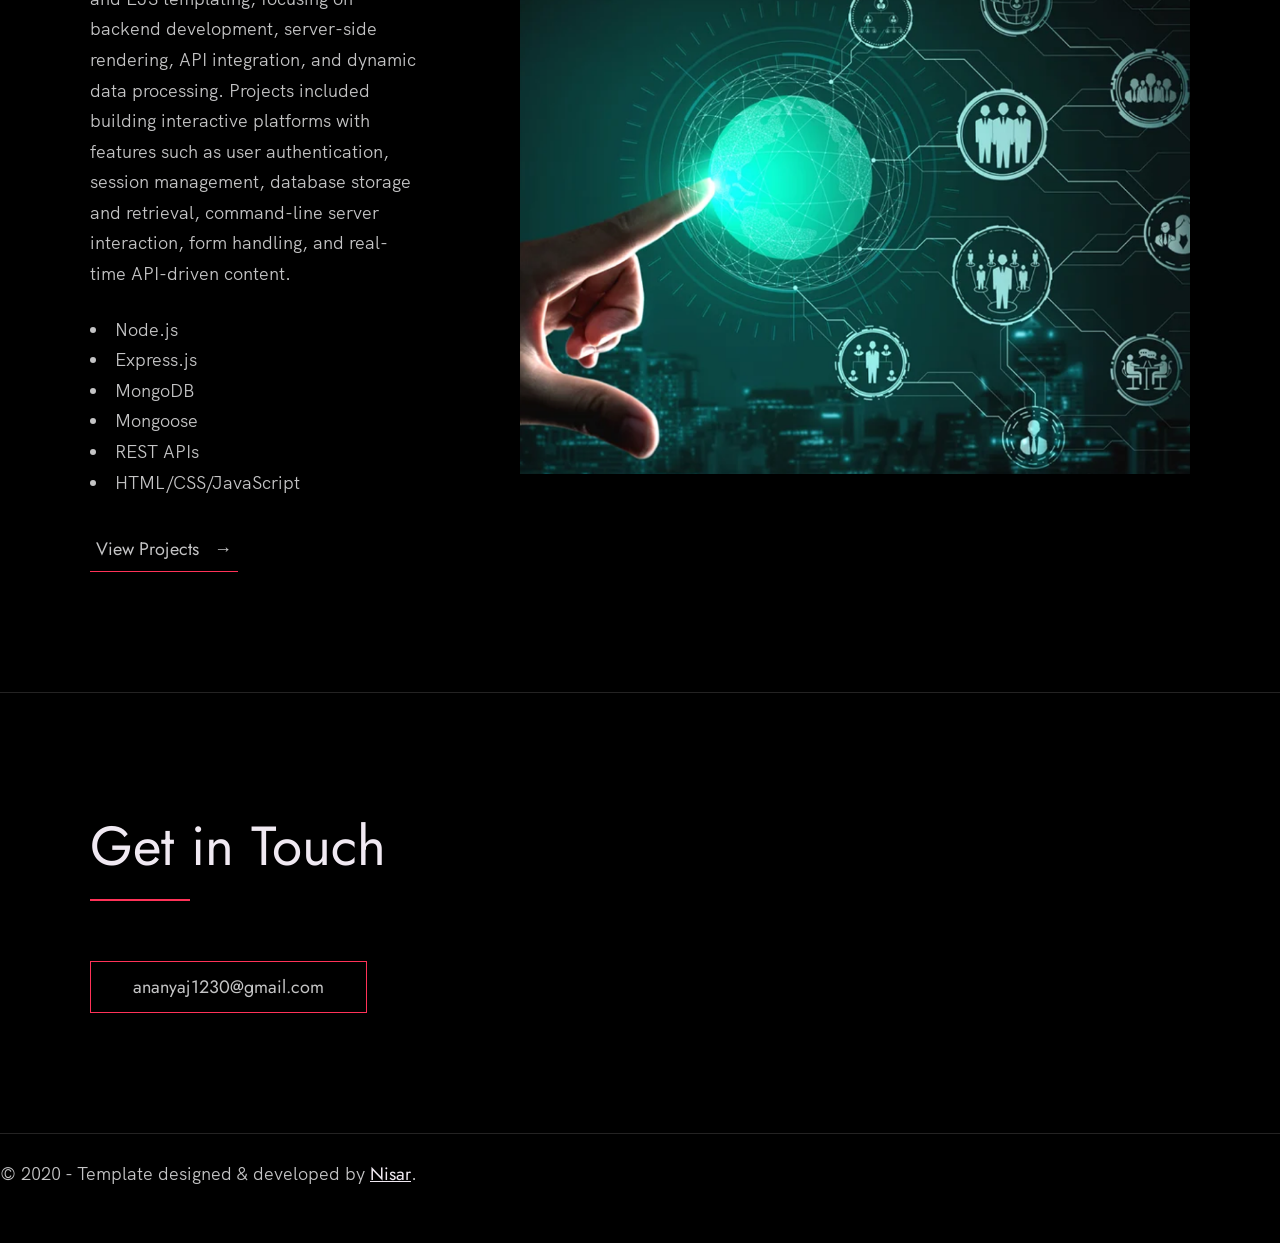
==== commit ce7747cc: "mm4" ====
--- a/index.html
+++ b/index.html
@@ -109,18 +109,9 @@
               <ul class="work__list">
                 <li>a86 Assembly</li>
                 <li>OCAML</li>
+                <li>Racket</li>
                 <li>Rust</li>
                 <li>Compiler Design</li>
-                <li>Stack Management</li>
-                <li>Garbage Collection Algorithms</li>
-                <li>Type Systems</li>
-                <li>Abstract Syntax Trees (ASTs)</li>
-                <li>Type Inference</li>
-                <li>Systems Programming</li>
-                <li>Heap & Stack Memory Management</li>
-                <li>Reference Counting</li>
-                <li>Mark-and-Sweep Collection</li>
-                <li>Stop-and-Copy Collection</li>
               </ul>
 
               <div class="work__links">
@@ -139,11 +130,8 @@
               <h3>Web Applications</h3>
               <p>
                 Developed full-stack web applications using Node.js, Express.js, MongoDB, and EJS templating, focusing on backend development, 
-                server-side rendering, API integration, and dynamic data processing. Projects included building interactive platforms for
-                 online shopping and video game deal tracking, with features such as user authentication, session management, database storage 
-                 and retrieval, command-line server interaction, form handling, and real-time API-driven content. Implemented REST-style routes,
-                  dynamic HTML generation, JSON data processing, and responsive frontend interfaces while applying concepts in full-stack 
-                  development, database management, and cloud deployment.
+                server-side rendering, API integration, and dynamic data processing. Projects included building interactive platforms with features such as user authentication, session management, database storage 
+                 and retrieval, command-line server interaction, form handling, and real-time API-driven content.
               </p>
               <ul class="work__list">
                 <li>Node.js</li>
@@ -151,18 +139,12 @@
                 <li>MongoDB</li>
                 <li>Mongoose</li>
                 <li>REST APIs</li>
-                <li>EJS Templating</li>
-                <li>JavaScript ES6 Classes</li>
-                <li>JSON Data Processing</li>
-                <li>Command-Line Interfaces</li>
-                <li>Backend Web Development</li>
-                <li>Render Deployment</li>
                 <li>HTML/CSS/JavaScript</li>
 
               </ul>
 
               <div class="work__links">
-                <a href="./language.html" class="link__text">
+                <a href="./web.html" class="link__text">
                   View Projects <span>&rarr;</span>
                 </a>
               </div>
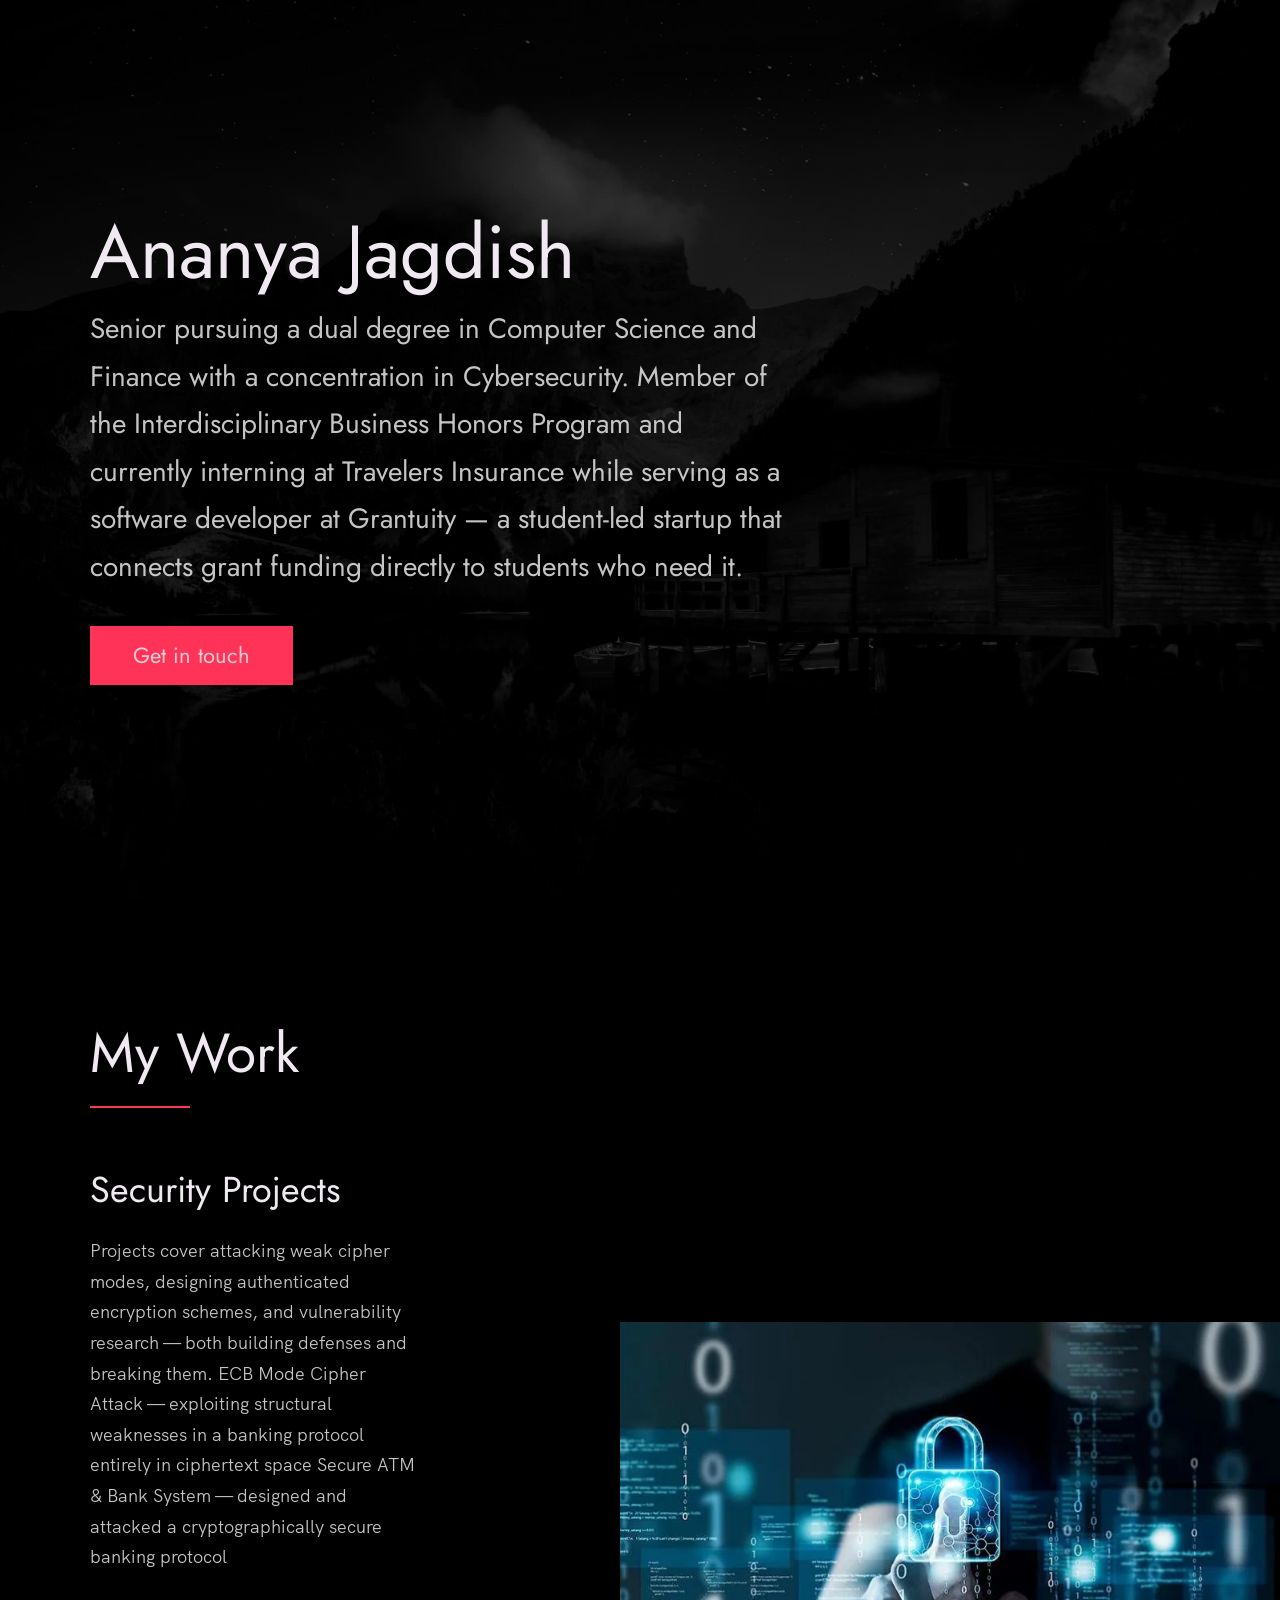
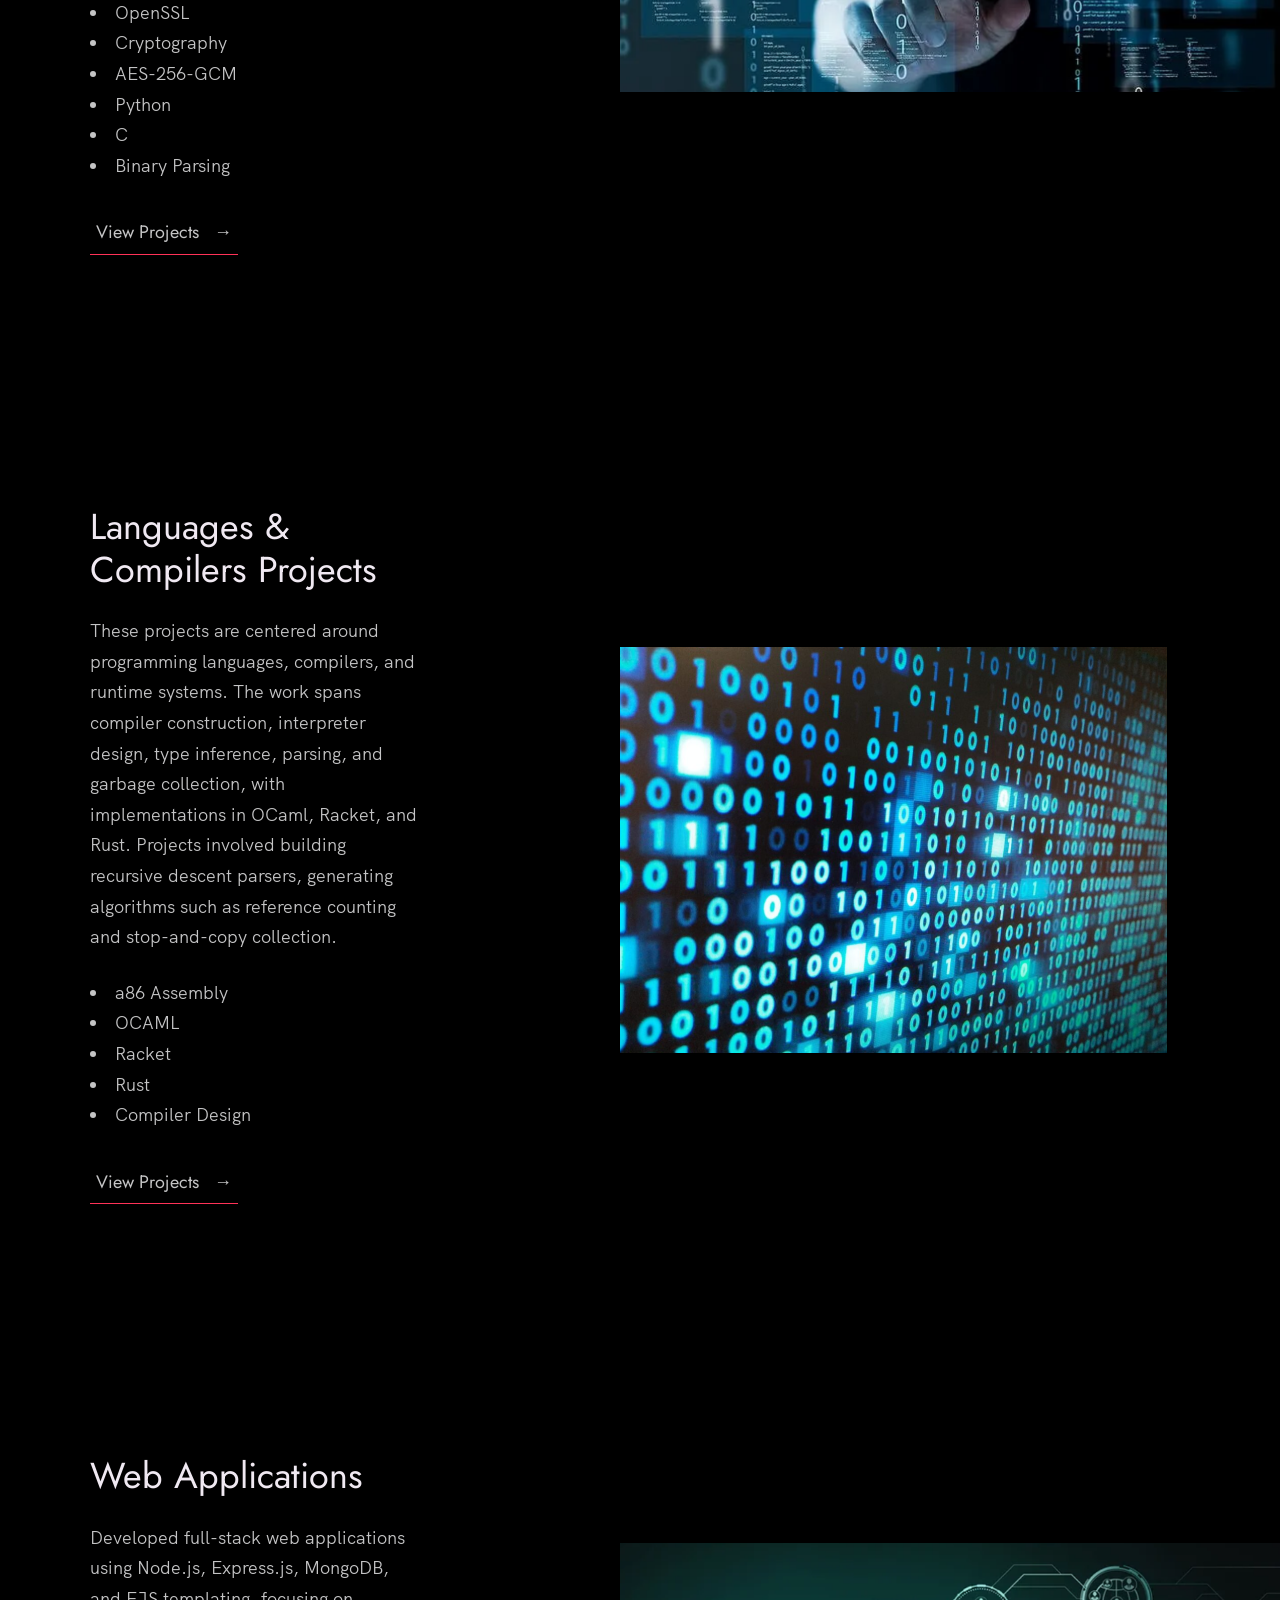
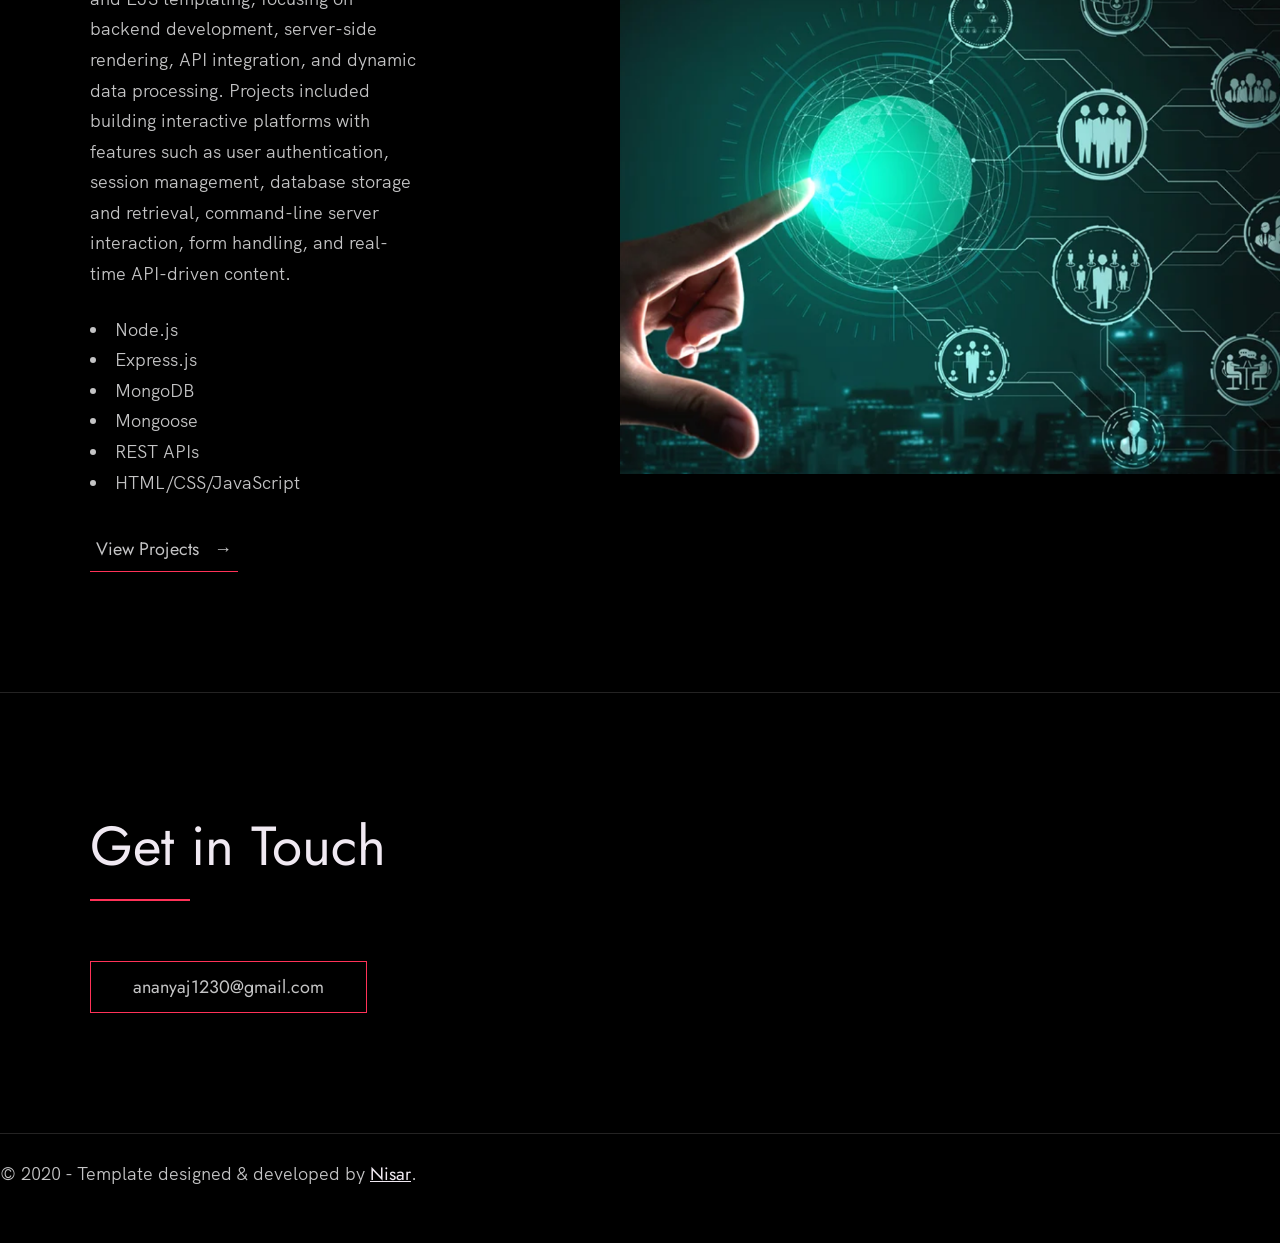
==== commit f3a3c86a: "mm4" ====
--- a/index.html
+++ b/index.html
@@ -93,7 +93,7 @@
               </div>
             </div>
               <div class="work__image-box">
-                <img src="./images/security.png" class="work__image" alt="Project 1" />
+                <img src="./images/security.png" class="work__image-box" alt="Project 1" />
               </div>
           </div>
 
@@ -121,7 +121,7 @@
               </div>
             </div>
               <div class="work__image-box">
-                <img src="./images/compiler.png" class="work__image" alt="Project 2" />
+                <img src="./images/compiler.png" class="work__image-box" alt="Project 2" />
               </div>
           </div>
 
@@ -150,7 +150,7 @@
               </div>
             </div>
               <div class="work__image-box">
-                <img src="./images/web.png" class="work__image" alt="Project 3" />
+                <img src="./images/web.png" class="work__image-box" alt="Project 3" />
               </div>
           </div>
     </section>
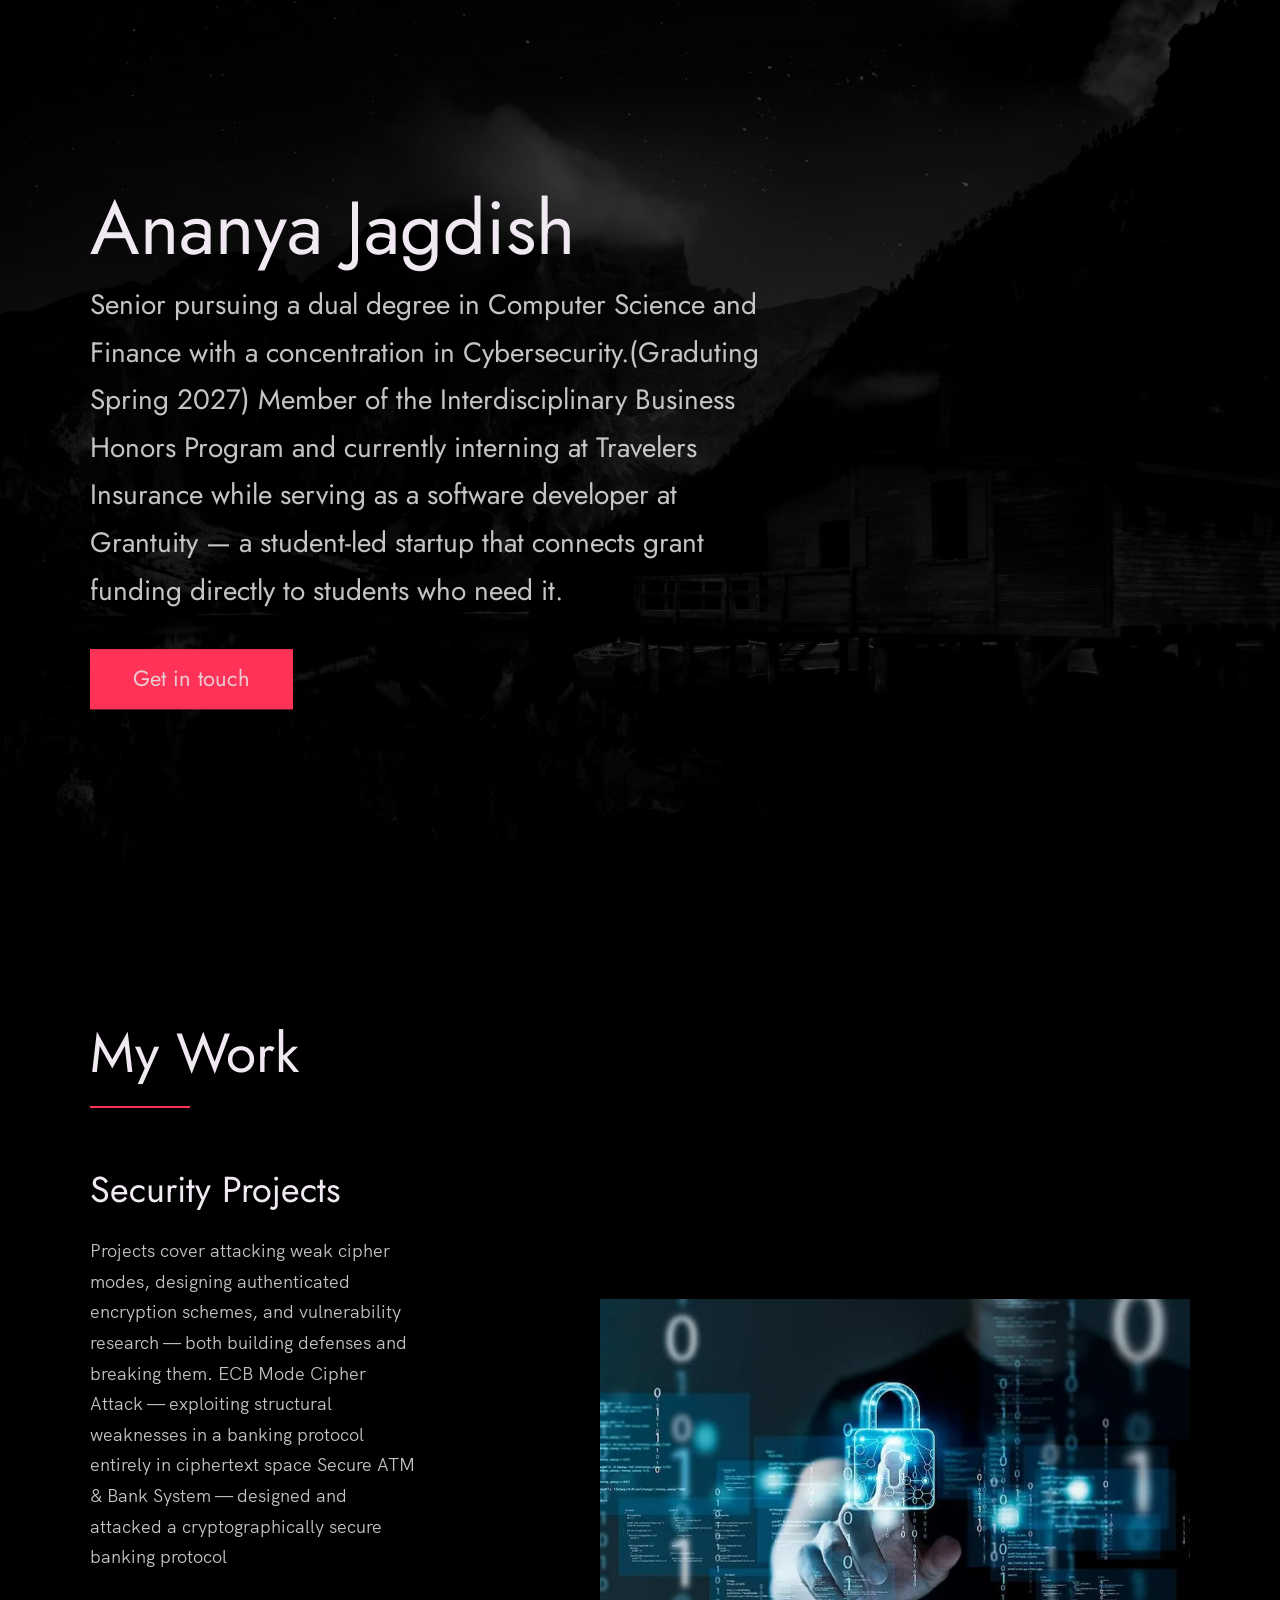
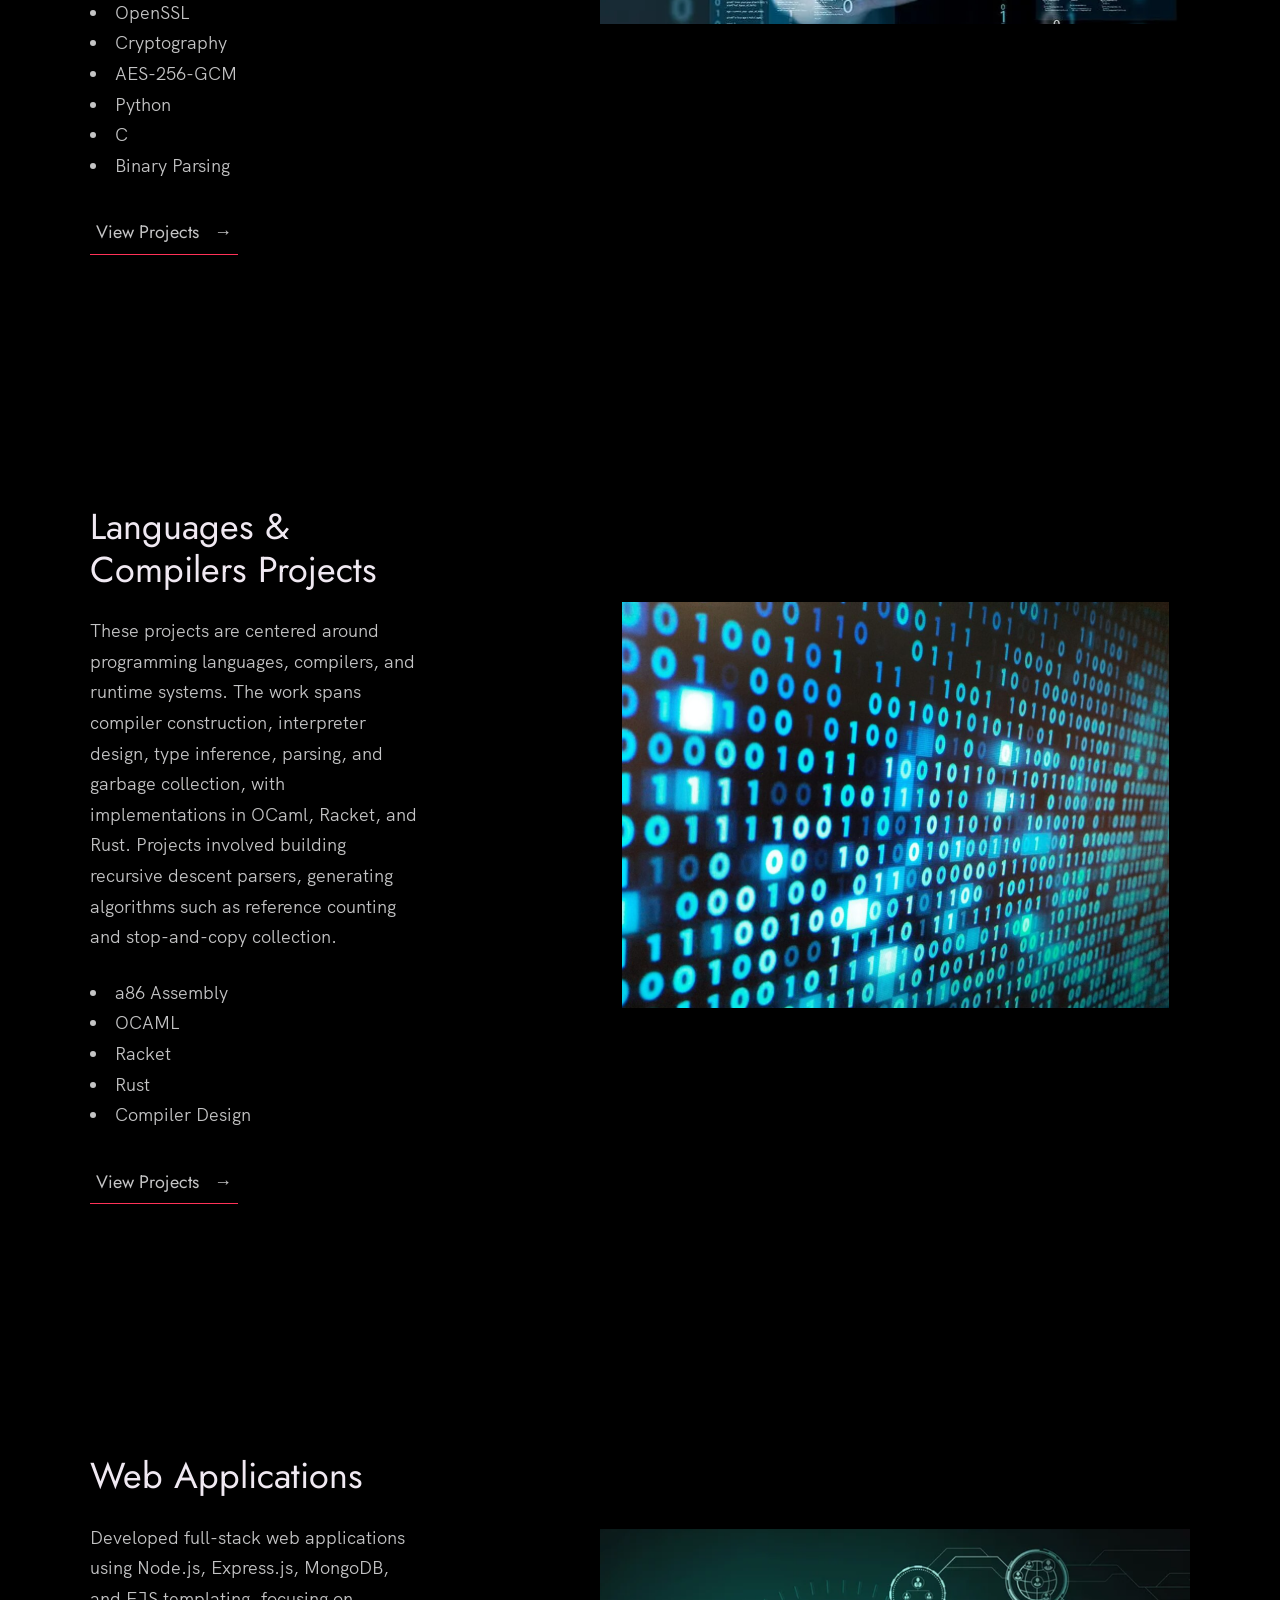
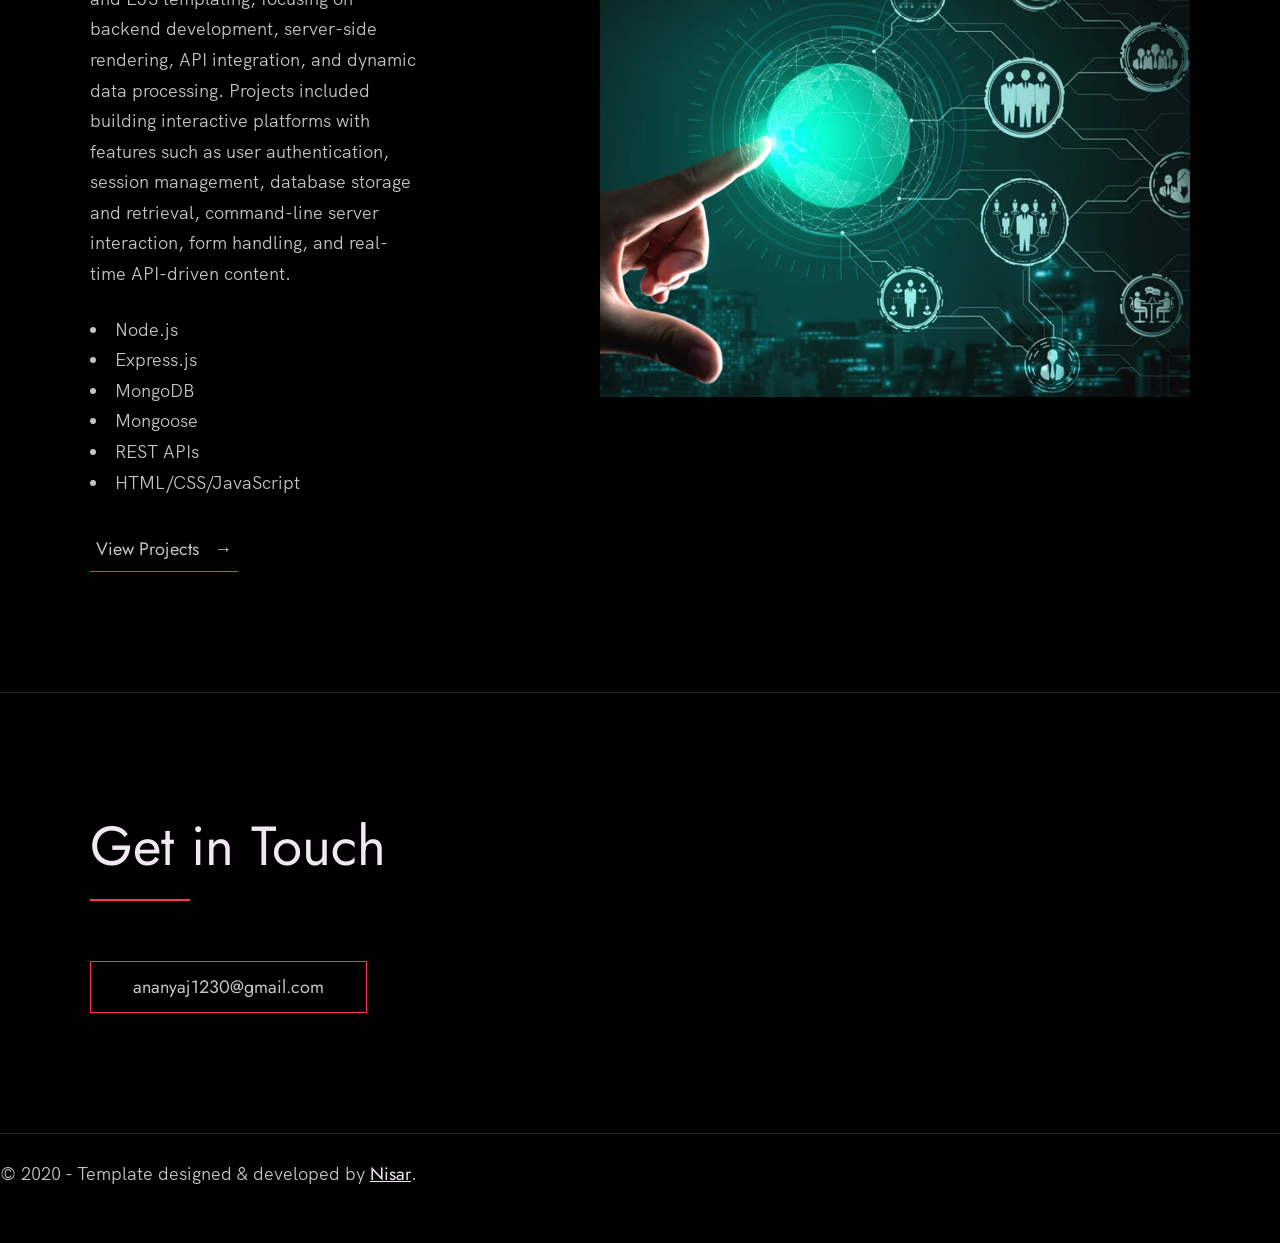
==== commit e2496644: "mm4" ====
--- a/index.html
+++ b/index.html
@@ -48,7 +48,7 @@
           <span>Ananya Jagdish</span>
         </h1>
         <!-- Put a small paragraph about yourself -->
-        <p>Senior pursuing a dual degree in Computer Science and Finance with a concentration in Cybersecurity. 
+        <p>Senior pursuing a dual degree in Computer Science and Finance with a concentration in Cybersecurity.(Graduting Spring 2027)
           Member of the Interdisciplinary Business Honors Program and currently interning at Travelers Insurance while 
            serving as a software developer at Grantuity — a student-led startup that connects grant funding directly to students who need it.
         </p>
@@ -93,7 +93,7 @@
               </div>
             </div>
               <div class="work__image-box">
-                <img src="./images/security.png" class="work__image-box" alt="Project 1" />
+                <img src="./images/security.png" class="work__image" alt="Project 1" />
               </div>
           </div>
 
@@ -121,7 +121,7 @@
               </div>
             </div>
               <div class="work__image-box">
-                <img src="./images/compiler.png" class="work__image-box" alt="Project 2" />
+                <img src="./images/compiler.png" class="work__image" alt="Project 2" />
               </div>
           </div>
 
@@ -150,7 +150,7 @@
               </div>
             </div>
               <div class="work__image-box">
-                <img src="./images/web.png" class="work__image-box" alt="Project 3" />
+                <img src="./images/web.png" class="work__image" alt="Project 3" />
               </div>
           </div>
     </section>
--- a/index.css
+++ b/index.css
@@ -497,13 +497,21 @@
 }
 
 .work__image-box {
-    margin-bottom: var(--gutter-normal);
+    flex: 1;
+    margin-left: 18rem;  
+    margin-top: -10rem;
+    display: flex;
+    justify-content: center;
+    align-items: center;
 }
 
 @media(min-width: 901px) {
     .work__image-box {
-        flex: 1;
-        margin: 0 0 0 10rem;
+        width: 100%;
+    max-width: 600px;
+    height: 400px;
+    object-fit: cover;
+    border-radius: 8px;
     }
 }
 
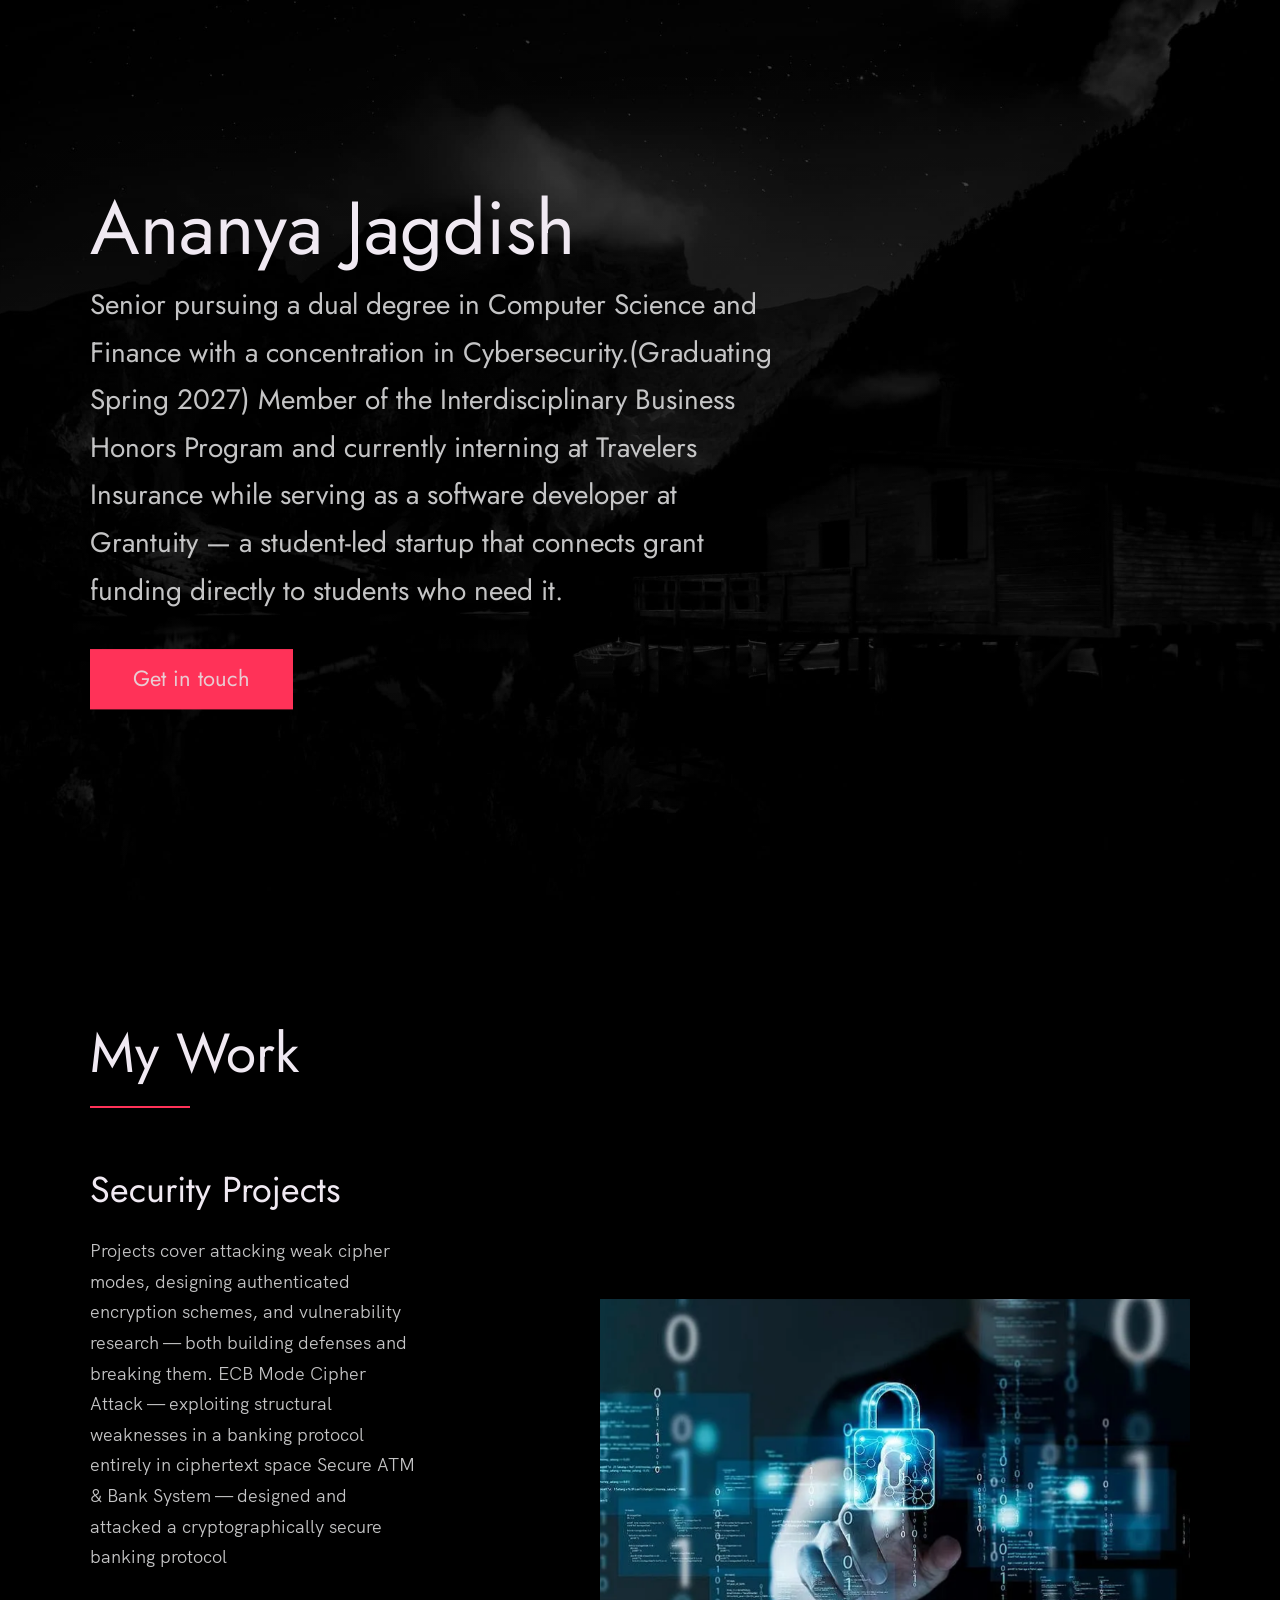
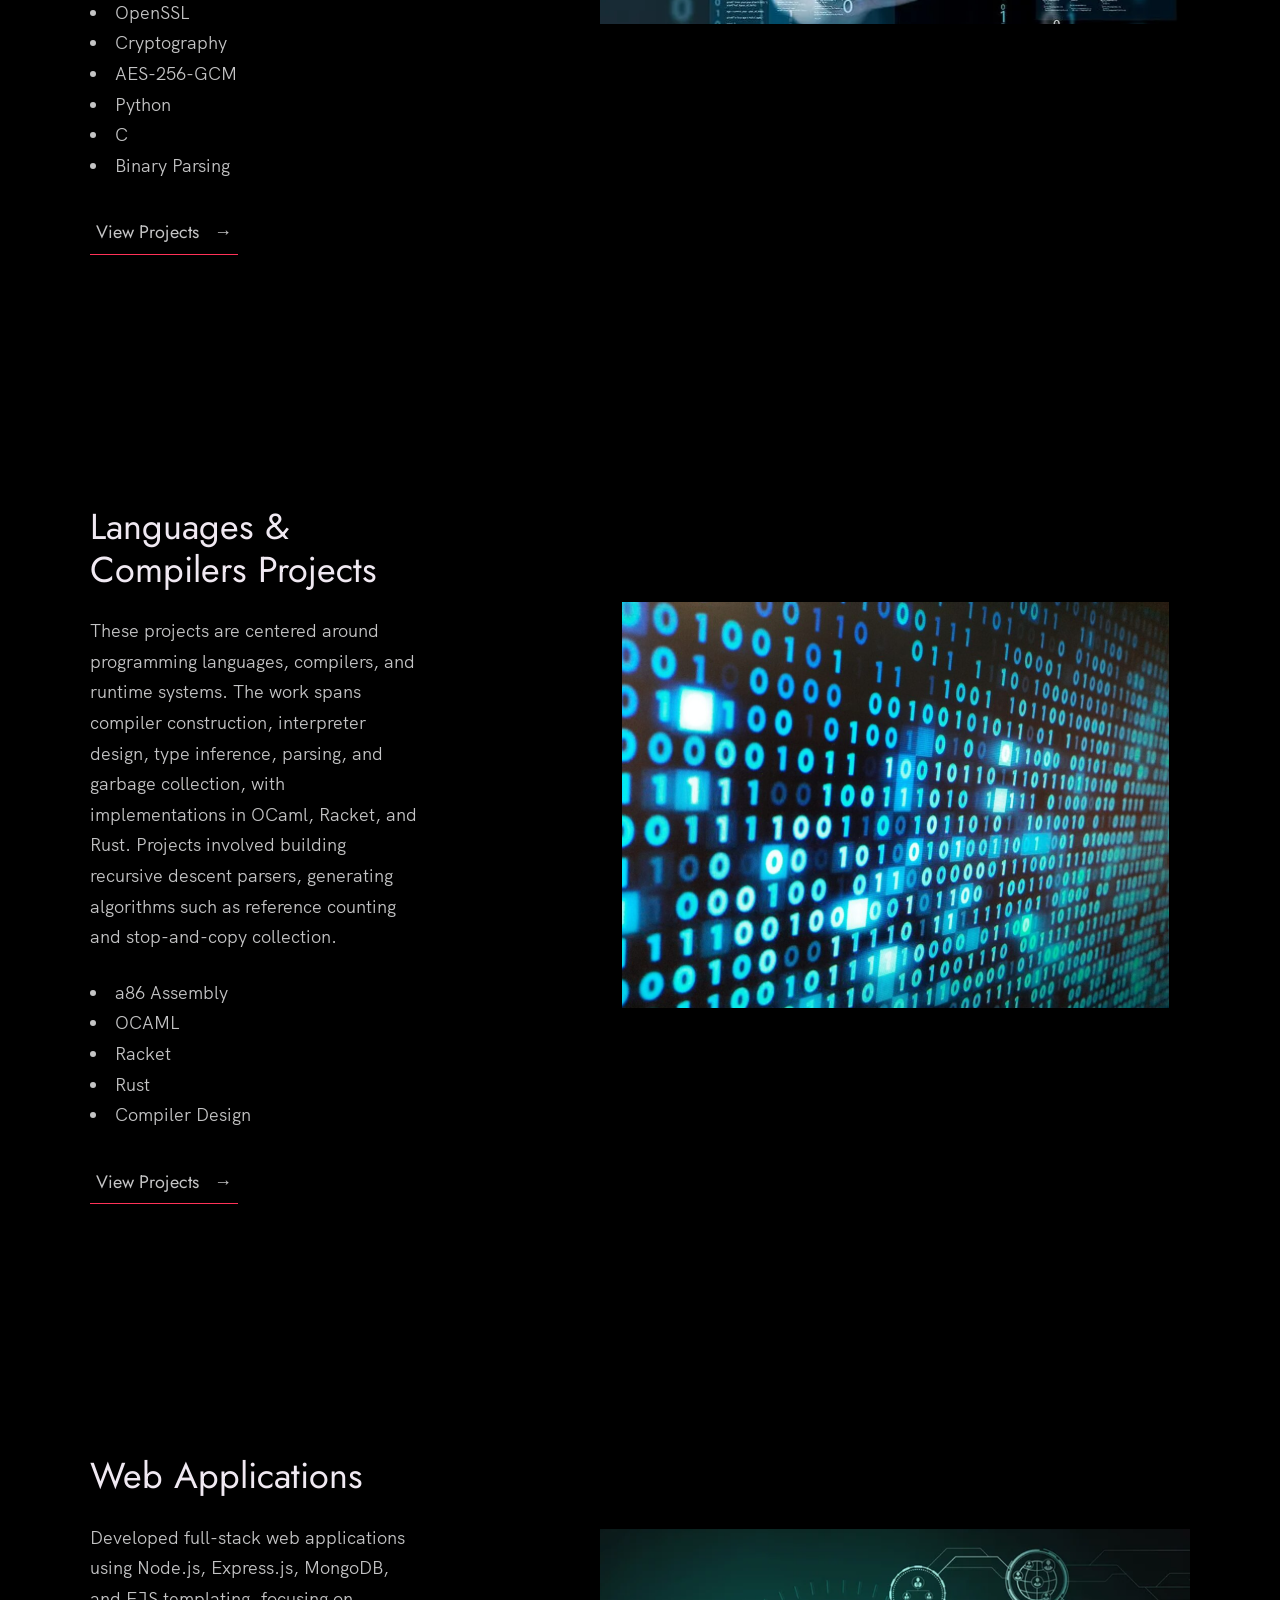
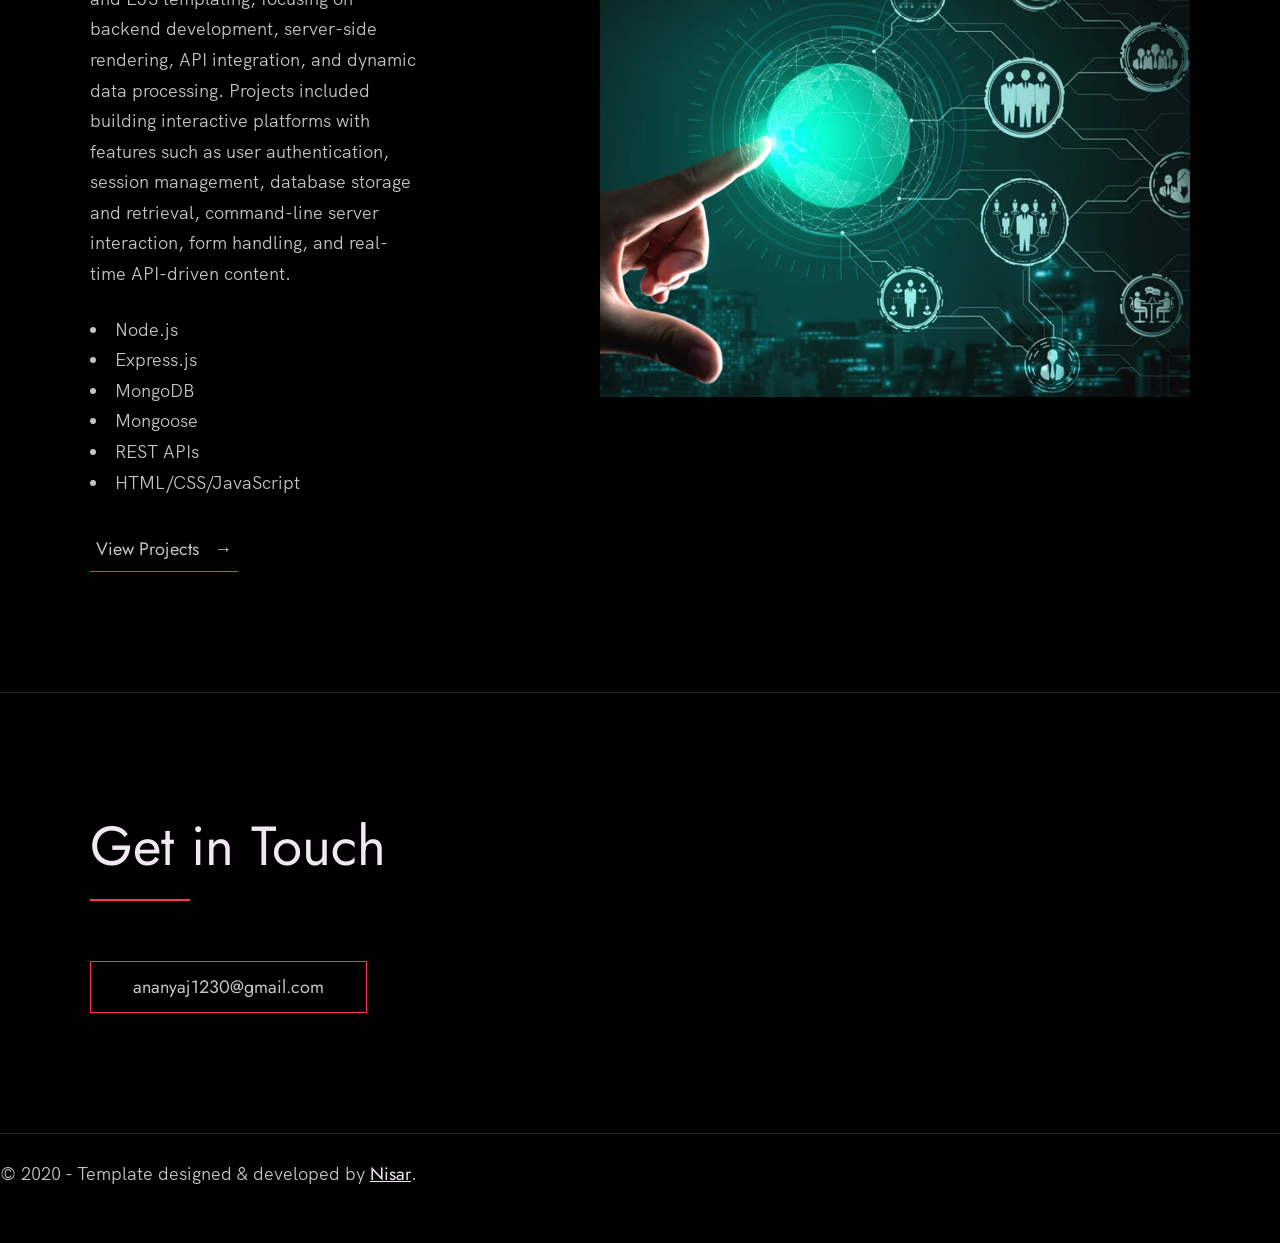
==== commit a0d430f7: "mm4" ====
--- a/index.html
+++ b/index.html
@@ -48,7 +48,7 @@
           <span>Ananya Jagdish</span>
         </h1>
         <!-- Put a small paragraph about yourself -->
-        <p>Senior pursuing a dual degree in Computer Science and Finance with a concentration in Cybersecurity.(Graduting Spring 2027)
+        <p>Senior pursuing a dual degree in Computer Science and Finance with a concentration in Cybersecurity.(Graduating Spring 2027)
           Member of the Interdisciplinary Business Honors Program and currently interning at Travelers Insurance while 
            serving as a software developer at Grantuity — a student-led startup that connects grant funding directly to students who need it.
         </p>
